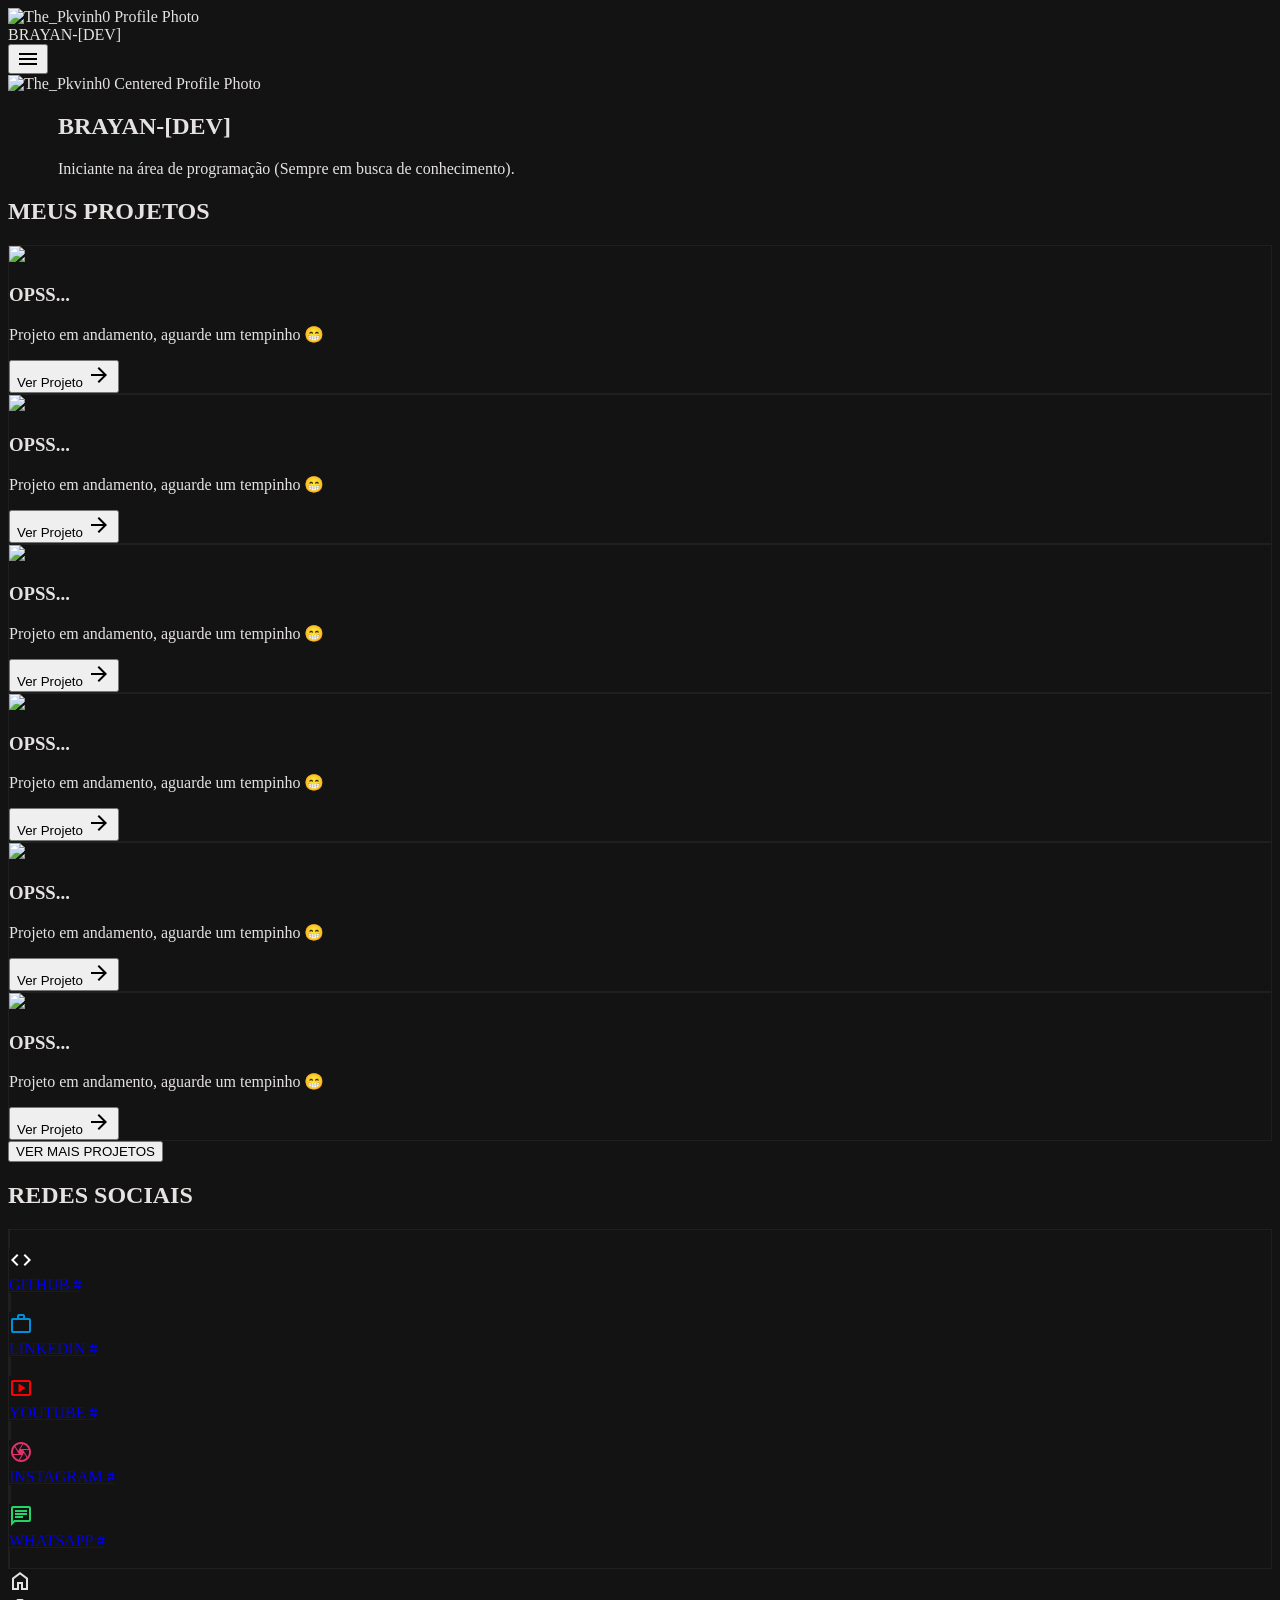
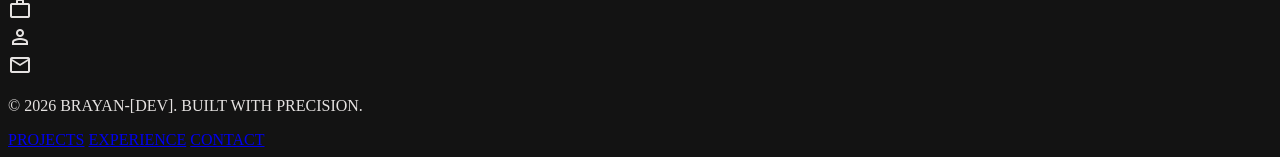
==== html/index.html @ fe19671c "Criação das pastas html, css e js" ====
<!doctype html>
<html class="dark" lang="pt-BR" style="">
  <head>
    <meta charset="utf-8" />
    <meta content="width=device-width, initial-scale=1.0" name="viewport" />
    <title>The_Pkvinh0 | Portfolio</title>
    <script src="https://cdn.tailwindcss.com?plugins=forms,container-queries"></script>
    <link
      href="https://fonts.googleapis.com/css2?family=Bebas+Neue&amp;family=Space+Grotesk:wght@400;700&amp;family=Geist:wght@400;700&amp;family=Material+Symbols+Outlined:wght,FILL@100..700,0..1&amp;display=swap"
      rel="stylesheet"
    />
    <link rel="stylesheet" href="../css/style.css" />
    <script id="tailwind-config">
      tailwind.config = {
        darkMode: "class",
        theme: {
          extend: {
            colors: {
              "tertiary-fixed-dim": "#00e1ab",
              "primary-fixed": "#ffdada",
              "on-primary-container": "#ffe8e8",
              "on-background": "#e5e2e1",
              "surface-tint": "#ffb3b8",
              "inverse-on-surface": "#313030",
              "on-tertiary-container": "#a5ffda",
              "surface-container": "#201f1f",
              "tertiary-fixed": "#36ffc4",
              "on-primary": "#680012",
              outline: "#9a8ca0",
              "surface-container-lowest": "#0e0e0e",
              "inverse-surface": "#e5e2e1",
              "outline-variant": "#4e4355",
              error: "#ffb4ab",
              "secondary-fixed": "#e5e2e1",
              "on-secondary": "#313030",
              "surface-container-high": "#2a2a2a",
              "surface-variant": "#353534",
              "surface-bright": "#3a3939",
              "on-tertiary-fixed": "#002116",
              "on-secondary-fixed-variant": "#474746",
              "on-error-container": "#ffdad6",
              "on-tertiary": "#003828",
              surface: "#131313",
              background: "#131313",
              "inverse-primary": "#ff003c",
              "surface-container-highest": "#353534",
              "on-surface-variant": "#d1c1d7",
              "on-secondary-container": "#b7b5b4",
              "secondary-container": "#474746",
              "surface-dim": "#131313",
              "primary-container": "#ff003c",
              "tertiary-container": "#007a5b",
              "on-tertiary-fixed-variant": "#00513c",
              "surface-container-low": "#1c1b1b",
              "error-container": "#93000a",
              "secondary-fixed-dim": "#c8c6c5",
              "on-error": "#690005",
              "on-secondary-fixed": "#1c1b1b",
              "primary-fixed-dim": "#ffb3b8",
              "on-primary-fixed": "#410008",
              tertiary: "#00e1ab",
              "on-surface": "#e5e2e1",
              secondary: "#c8c6c5",
              primary: "#ffb3b8",
              "on-primary-fixed-variant": "#92001e",
            },
            borderRadius: {
              DEFAULT: "0.25rem",
              lg: "0.5rem",
              xl: "0.75rem",
              full: "9999px",
            },
            spacing: {
              margin: "32px",
              "stack-sm": "8px",
              "stack-lg": "64px",
              "stack-md": "24px",
              gutter: "16px",
              "container-max": "1440px",
              unit: "4px",
              "section-gap": "120px",
              "margin-mobile": "16px",
              "margin-desktop": "40px",
            },
            fontFamily: {
              "body-md": ["Geist"],
              "body-lg": ["Geist"],
              "headline-lg-mobile": ["Bebas Neue"],
              cta: ["Bebas Neue"],
              "display-xl": ["Bebas Neue"],
              "label-bold": ["Space Grotesk"],
              "headline-md": ["Bebas Neue"],
              "headline-lg": ["Bebas Neue"],
            },
            fontSize: {
              "body-md": ["16px", { lineHeight: "24px", fontWeight: "400" }],
              "body-lg": ["18px", { lineHeight: "28px", fontWeight: "400" }],
              "headline-lg-mobile": [
                "48px",
                {
                  lineHeight: "44px",
                  letterSpacing: "0.05em",
                  fontWeight: "700",
                },
              ],
              cta: [
                "20px",
                {
                  lineHeight: "20px",
                  letterSpacing: "0.1em",
                  fontWeight: "400",
                },
              ],
              "display-xl": [
                "120px",
                {
                  lineHeight: "110px",
                  letterSpacing: "0.02em",
                  fontWeight: "700",
                },
              ],
              "label-bold": [
                "14px",
                {
                  lineHeight: "16px",
                  letterSpacing: "0.1em",
                  fontWeight: "700",
                },
              ],
              "headline-md": [
                "32px",
                {
                  lineHeight: "32px",
                  letterSpacing: "0.05em",
                  fontWeight: "700",
                },
              ],
              "headline-lg": [
                "64px",
                {
                  lineHeight: "60px",
                  letterSpacing: "0.05em",
                  fontWeight: "700",
                },
              ],
            },
          },
        },
      };
    </script>
  </head>
  <body class="font-body-md text-body-md overflow-x-hidden">
    <!-- TopAppBar -->
    <header
      class="flex justify-between items-center px-margin-mobile md:px-margin-desktop h-16 w-full fixed top-0 z-50 bg-surface border-b border-outline-variant"
    >
      <div class="flex items-center gap-3">
        <div
          class="w-8 h-8 rounded-full overflow-hidden border border-outline-variant"
        >
          <img
            alt="The_Pkvinh0 Profile Photo"
            class="w-full h-full object-cover"
            src="https://lh3.googleusercontent.com/aida-public/[base64]"
          />
        </div>
        <span
          class="font-headline-md text-headline-md industrial-text text-primary-container"
          >Brayan-[DEV]</span
        >
      </div>
      <button
        class="material-symbols-outlined text-primary-container p-2 active:scale-95 transition-transform duration-200"
        data-icon="menu"
      >
        menu
      </button>
    </header>
    <main class="pt-24 pb-32">
      <!-- Hero Section -->
      <section
        class="flex flex-col md:flex-row items-center justify-center gap-12 px-margin-mobile md:px-margin-desktop mb-section-gap animate-in fade-in duration-1000 max-w-container-max mx-auto"
      >
        <div
          class="relative flex-shrink-0 w-48 h-48 md:w-80 md:h-80 rounded-full overflow-hidden shadow-2xl"
        >
          <div
            class="absolute inset-0 border-2 border-primary-container animate-pulse opacity-20 rounded-full"
          ></div>
          <img
            alt="The_Pkvinh0 Centered Profile Photo"
            class="w-full h-full object-cover border-4 border-surface relative z-10 rounded-full"
            src="https://lh3.googleusercontent.com/aida-public/[base64]"
          />
        </div>
        <div
          class="flex flex-col items-center md:items-start text-center md:text-left max-w-2xl"
        >
          <h1
            class="font-display-xl text-headline-lg-mobile md:text-display-xl industrial-text mb-4 text-on-surface"
            style="margin-left: 50px"
          >
            Brayan-[DEV]
          </h1>
          <p
            class="text-on-surface-variant font-body-lg text-body-lg"
            style="margin-left: 50px"
          >
            Iniciante na área de programação (Sempre em busca de conhecimento).
          </p>
          <div class="mt-8 flex gap-4"></div>
        </div>
      </section>
      <!-- Projects Section -->
      <section
        class="max-w-container-max mx-auto px-margin-mobile mb-section-gap"
      >
        <h2
          class="font-headline-lg text-headline-lg industrial-text mb-12 flex items-center gap-4"
        >
          Meus Projetos
          <span class="h-1 flex-1 bg-primary-container"></span>
        </h2>
        <div class="grid grid-cols-1 gap-gutter md:grid-cols-3">
          <!-- Project 1 -->
          <div
            class="project-card group bg-surface-container border glass-border rounded-lg overflow-hidden transition-all duration-300 hover:scale-105 hover:border-primary-container duration-700 ease-out opacity-100 translate-y-0 cursor-pointer"
          >
            <div class="h-64 overflow-hidden">
              <img
                class="w-full h-full transition-transform duration-500 group-hover:scale-105 object-fill"
                src="https://lh3.googleusercontent.com/aida-public/[base64]"
              />
            </div>
            <div class="p-6">
              <h3
                class="font-headline-md text-headline-md industrial-text mb-2 text-primary-container"
              >
                OPSS...
              </h3>
              <p class="text-on-surface-variant font-body-md text-body-md mb-6">
                Projeto em andamento, aguarde um tempinho 😁
              </p>
              <button
                class="flex items-center gap-2 text-primary-container font-cta text-cta group-hover:gap-4 transition-all"
              >
                Ver Projeto
                <span class="material-symbols-outlined">arrow_forward</span>
              </button>
            </div>
          </div>
          <!-- Project 2 -->
          <div
            class="project-card group bg-surface-container border glass-border rounded-lg overflow-hidden transition-all duration-300 hover:scale-105 hover:border-primary-container duration-700 ease-out opacity-100 translate-y-0 cursor-pointer"
          >
            <div class="h-64 overflow-hidden">
              <img
                class="w-full h-full transition-transform duration-500 group-hover:scale-105 object-fill"
                src="https://lh3.googleusercontent.com/aida-public/[base64]"
              />
            </div>
            <div class="p-6">
              <h3
                class="font-headline-md text-headline-md industrial-text mb-2 text-primary-container"
              >
                OPSS...
              </h3>
              <p class="text-on-surface-variant font-body-md text-body-md mb-6">
                Projeto em andamento, aguarde um tempinho 😁
              </p>
              <button
                class="flex items-center gap-2 text-primary-container font-cta text-cta group-hover:gap-4 transition-all"
              >
                Ver Projeto
                <span class="material-symbols-outlined">arrow_forward</span>
              </button>
            </div>
          </div>
          <!-- Project 3 -->
          <div
            class="project-card group bg-surface-container border glass-border rounded-lg overflow-hidden transition-all duration-300 hover:scale-105 hover:border-primary-container duration-700 ease-out opacity-100 translate-y-0 cursor-pointer"
          >
            <div class="h-64 overflow-hidden">
              <img
                class="w-full h-full transition-transform duration-500 group-hover:scale-105 object-fill"
                src="https://lh3.googleusercontent.com/aida-public/[base64]"
              />
            </div>
            <div class="p-6">
              <h3
                class="font-headline-md text-headline-md industrial-text mb-2 text-primary-container"
              >
                OPSS...
              </h3>
              <p class="text-on-surface-variant font-body-md text-body-md mb-6">
                Projeto em andamento, aguarde um tempinho 😁
              </p>
              <button
                class="flex items-center gap-2 text-primary-container font-cta text-cta group-hover:gap-4 transition-all"
              >
                Ver Projeto
                <span class="material-symbols-outlined">arrow_forward</span>
              </button>
            </div>
          </div>
          <!-- Project 4 -->
          <div
            class="project-card group bg-surface-container border glass-border rounded-lg overflow-hidden transition-all duration-300 hover:scale-105 hover:border-primary-container duration-700 ease-out opacity-100 translate-y-0 cursor-pointer"
          >
            <div class="h-64 overflow-hidden">
              <img
                class="w-full h-full transition-transform duration-500 group-hover:scale-105 object-fill"
                src="https://lh3.googleusercontent.com/aida-public/[base64]"
              />
            </div>
            <div class="p-6">
              <h3
                class="font-headline-md text-headline-md industrial-text mb-2 text-primary-container"
              >
                OPSS...
              </h3>
              <p class="text-on-surface-variant font-body-md text-body-md mb-6">
                Projeto em andamento, aguarde um tempinho 😁
              </p>
              <button
                class="flex items-center gap-2 text-primary-container font-cta text-cta group-hover:gap-4 transition-all"
              >
                Ver Projeto
                <span class="material-symbols-outlined">arrow_forward</span>
              </button>
            </div>
          </div>
          <!-- Project 5 -->
          <div
            class="project-card group bg-surface-container border glass-border rounded-lg overflow-hidden transition-all duration-300 hover:scale-105 hover:border-primary-container duration-700 ease-out opacity-100 translate-y-0 cursor-pointer"
          >
            <div class="h-64 overflow-hidden">
              <img
                class="w-full h-full transition-transform duration-500 group-hover:scale-105 object-fill"
                src="https://lh3.googleusercontent.com/aida-public/[base64]"
              />
            </div>
            <div class="p-6">
              <h3
                class="font-headline-md text-headline-md industrial-text mb-2 text-primary-container"
              >
                OPSS...
              </h3>
              <p class="text-on-surface-variant font-body-md text-body-md mb-6">
                Projeto em andamento, aguarde um tempinho 😁
              </p>
              <button
                class="flex items-center gap-2 text-primary-container font-cta text-cta group-hover:gap-4 transition-all"
              >
                Ver Projeto
                <span class="material-symbols-outlined">arrow_forward</span>
              </button>
            </div>
          </div>
          <!-- Project 6 -->
          <div
            class="project-card group bg-surface-container border glass-border rounded-lg overflow-hidden transition-all duration-300 hover:scale-105 hover:border-primary-container duration-700 ease-out opacity-100 translate-y-0 cursor-pointer"
          >
            <div class="h-64 overflow-hidden">
              <img
                class="w-full h-full transition-transform duration-500 group-hover:scale-105 object-fill"
                src="https://lh3.googleusercontent.com/aida-public/[base64]"
              />
            </div>
            <div class="p-6">
              <h3
                class="font-headline-md text-headline-md industrial-text mb-2 text-primary-container"
              >
                OPSS...
              </h3>
              <p class="text-on-surface-variant font-body-md text-body-md mb-6">
                Projeto em andamento, aguarde um tempinho 😁
              </p>
              <button
                class="flex items-center gap-2 text-primary-container font-cta text-cta group-hover:gap-4 transition-all"
              >
                Ver Projeto
                <span class="material-symbols-outlined">arrow_forward</span>
              </button>
            </div>
          </div>
        </div>
        <div class="flex justify-center mt-12">
          <button
            class="px-8 py-4 bg-[#ff0000] text-white font-cta text-cta industrial-text hover:bg-white hover:text-[#ff0000] active:bg-white active:text-[#ff0000] transition-all duration-300 active:scale-95"
          >
            Ver mais projetos
          </button>
        </div>
      </section>
      <!-- Social Media Section (Full Width Rows) -->
      <section class="w-full">
        <div class="max-w-container-max mx-auto px-margin-mobile mb-8">
          <h2 class="font-headline-lg text-headline-lg industrial-text">
            Redes Sociais
          </h2>
        </div>
        <div class="flex flex-col border-t glass-border">
          <!-- GitHub -->
          <a
            class="social-row flex items-center justify-between px-margin-mobile md:px-margin-desktop bg-surface border-b glass-border hover:bg-surface-container group transition-all duration-300 ease-out opacity-100 translate-y-0 py-12 hover:scale-[1.02] github-hover-effect active:scale-[0.98]"
            href="#"
          >
            <div class="flex items-center gap-6">
              <span
                class="material-symbols-outlined text-3xl social-icon transition-colors duration-300"
                data-icon="code"
                style="color: rgb(255, 255, 255)"
                >code</span
              >
              <div class="flex flex-col md:flex-row md:items-center md:gap-4">
                <span
                  class="font-headline-md text-headline-md industrial-text tracking-tighter"
                  >GitHub</span
                >
                <span
                  class="font-label-bold text-label-sm industrial-text text-black opacity-0 group-hover:opacity-100 transition-opacity duration-300 delay-300"
                  >#</span
                >
              </div>
            </div>
            <div
              class="flex items-center gap-4 text-on-surface-variant group-hover:text-primary-container transition-all duration-300"
            ></div>
          </a>
          <!-- LinkedIn -->
          <a
            class="social-row flex items-center justify-between px-margin-mobile md:px-margin-desktop bg-surface border-b glass-border hover:bg-surface-container group transition-all duration-300 ease-out opacity-100 translate-y-0 py-12 hover:scale-[1.02] linkedin-hover-effect active:scale-[0.98]"
            href="#"
          >
            <div class="flex items-center gap-6">
              <span
                class="material-symbols-outlined text-3xl social-icon transition-colors duration-300"
                data-icon="work"
                style="color: rgb(0, 143, 219)"
                >work</span
              >
              <div class="flex flex-col md:flex-row md:items-center md:gap-4">
                <span
                  class="font-headline-md text-headline-md industrial-text tracking-tighter"
                  >LinkedIn</span
                >
                <span
                  class="font-label-bold text-label-sm industrial-text text-white opacity-0 group-hover:opacity-100 transition-opacity duration-300 delay-300"
                  >#</span
                >
              </div>
            </div>
            <div
              class="flex items-center gap-4 text-on-surface-variant group-hover:text-primary-container transition-all duration-300"
            ></div>
          </a>
          <!-- YouTube -->
          <a
            class="social-row flex items-center justify-between px-margin-mobile md:px-margin-desktop py-12 bg-surface border-b glass-border hover:bg-surface-container group transition-all duration-300 ease-out opacity-100 translate-y-0 youtube-hover-effect hover:scale-[1.02] active:scale-[0.98]"
            href="#"
          >
            <div class="flex items-center gap-6">
              <span
                class="material-symbols-outlined text-3xl social-icon transition-colors duration-300"
                data-icon="smart_display"
                style="color: rgb(255, 0, 0)"
                >smart_display</span
              >
              <div class="flex flex-col md:flex-row md:items-center md:gap-4">
                <span
                  class="font-headline-md text-headline-md industrial-text tracking-tighter"
                  >YouTube</span
                >
                <span
                  class="font-label-bold text-label-sm industrial-text text-white opacity-0 group-hover:opacity-100 transition-opacity duration-300 delay-300"
                  >#</span
                >
              </div>
            </div>
            <div
              class="flex items-center gap-4 text-on-surface-variant group-hover:text-primary-container transition-all duration-300"
            ></div>
          </a>
          <!-- Instagram -->
          <a
            class="social-row flex items-center justify-between px-margin-mobile md:px-margin-desktop bg-surface border-b glass-border hover:bg-surface-container group transition-all duration-300 ease-out opacity-100 translate-y-0 py-12 hover:scale-[1.02] instagram-hover-effect active:scale-[0.98]"
            href="#"
          >
            <div class="flex items-center gap-6">
              <span
                class="material-symbols-outlined text-3xl social-icon transition-colors duration-300"
                data-icon="camera"
                style="color: rgb(225, 48, 108)"
                >camera</span
              >
              <div class="flex flex-col md:flex-row md:items-center md:gap-4">
                <span
                  class="font-headline-md text-headline-md industrial-text tracking-tighter"
                  >Instagram</span
                >
                <span
                  class="font-label-bold text-label-sm industrial-text text-white opacity-0 group-hover:opacity-100 transition-opacity duration-300 delay-300"
                  >#</span
                >
              </div>
            </div>
            <div
              class="flex items-center gap-4 text-on-surface-variant group-hover:text-primary-container transition-all duration-300"
            ></div>
          </a>
          <a
            class="social-row flex items-center justify-between px-margin-mobile md:px-margin-desktop bg-surface border-b glass-border hover:bg-surface-container group transition-all duration-300 ease-out py-12 hover:scale-[1.02] whatsapp-hover-effect active:scale-[0.98] opacity-100 translate-y-0 relative"
            href="#"
          >
            <div class="flex items-center gap-6">
              <span
                class="material-symbols-outlined text-3xl social-icon transition-colors duration-300"
                data-icon="chat"
                style="color: rgb(37, 211, 102)"
                >chat</span
              >
              <div class="flex flex-col md:flex-row md:items-center md:gap-4">
                <span
                  class="font-headline-md text-headline-md industrial-text tracking-tighter"
                  >WhatsApp</span
                >
                <span
                  class="font-label-bold text-label-sm industrial-text text-white opacity-0 group-hover:opacity-100 transition-opacity duration-300 delay-300"
                  >#</span
                >
              </div>
            </div>
            <div
              class="flex items-center gap-4 text-on-surface-variant group-hover:text-primary-container transition-all duration-300"
            ></div>
          </a>
        </div>
      </section>
    </main>
    <!-- BottomNavBar (Mobile Only) -->
    <nav
      class="md:hidden fixed bottom-0 w-full z-50 flex justify-around items-center h-16 px-4 bg-surface border-t border-outline-variant rounded-t-xl"
    >
      <div
        class="flex flex-col items-center justify-center bg-primary-container text-on-primary-container rounded-full p-2 active:scale-90 transition-all duration-150"
      >
        <span class="material-symbols-outlined" data-icon="home">home</span>
      </div>
      <div
        class="flex flex-col items-center justify-center text-on-surface-variant p-2 hover:bg-secondary-container rounded-full active:scale-90 transition-all duration-150"
      >
        <span class="material-symbols-outlined" data-icon="work">work</span>
      </div>
      <div
        class="flex flex-col items-center justify-center text-on-surface-variant p-2 hover:bg-secondary-container rounded-full active:scale-90 transition-all duration-150"
      >
        <span class="material-symbols-outlined" data-icon="person">person</span>
      </div>
      <div
        class="flex flex-col items-center justify-center text-on-surface-variant p-2 hover:bg-secondary-container rounded-full active:scale-90 transition-all duration-150"
      >
        <span class="material-symbols-outlined" data-icon="mail">mail</span>
      </div>
    </nav>
    <!-- Footer -->
    <footer
      class="w-full py-stack-md px-margin-mobile md:px-margin-desktop flex flex-col md:flex-row justify-between items-center gap-unit bg-surface-container border-t border-outline-variant mb-16 md:mb-0"
    >
      <p
        class="font-label-bold text-label-bold industrial-text text-on-surface-variant"
      >
        © 2026 BRAYAN-[DEV]. BUILT WITH PRECISION.
      </p>
      <div class="flex gap-6">
        <a
          class="font-label-bold text-label-bold industrial-text text-on-surface-variant hover:text-primary-container transition-colors duration-300 underline"
          href="#"
          >PROJECTS</a
        >
        <a
          class="font-label-bold text-label-bold industrial-text text-on-surface-variant hover:text-primary-container transition-colors duration-300 underline"
          href="#"
          >EXPERIENCE</a
        >
        <a
          class="font-label-bold text-label-bold industrial-text text-on-surface-variant hover:text-primary-container transition-colors duration-300 underline"
          href="#"
          >CONTACT</a
        >
      </div>
    </footer>
    <script src="../js/script.js"></script>
  </body>
</html>
---- css/style.css ----
body {
  background-color: #131313;
  color: #e5e2e1;
  -webkit-font-smoothing: antialiased;
}

.material-symbols-outlined {
  font-variation-settings:
    "FILL" 0,
    "wght" 400,
    "GRAD" 0,
    "opsz" 24;
}

.social-row:hover .social-icon {
  color: inherit !important;
}

.social-row:hover span {
  color: inherit !important;
}

.project-card {
  transition: all 0s ease;
}

.project-card:hover {
  box-shadow: 0px 0px 20px rgba(255, 0, 60, 0.2);
  transition: all 0.3s ease;
  transform: scale(1.05);
  border-color: #ff003c;
}

.glass-border {
  border: 1px solid rgba(255, 255, 255, 0.05);
}

.industrial-text {
  text-transform: uppercase;
}

.social-row {
  transition: all 0s ease;
}

.social-row:hover {
  transition: all 0.0s ease;
  transform: scale(1.02);
}

.social-row:active {
  transform: scale(0.98);
}

.youtube-hover-effect {
  position: relative;
  overflow: hidden;
  z-index: 1;
  transition: background-color 0s;
}

.youtube-hover-effect:hover {
  transition: background-color 0.3s ease-in-out;
}

.youtube-hover-effect::before {
  content: "";
  position: absolute;
  top: 0;
  left: -100%;
  width: 100%;
  height: 100%;
  background-color: #ff3333;
  transition: left 0s;
  z-index: -1;
}

.youtube-hover-effect:hover::before {
  left: 0;
  transition: left 0.3s ease-in-out;
}

.youtube-hover-effect * {
  transition: color 0s;
}

.youtube-hover-effect:hover * {
  color: white !important;
  transition: color 0.3s ease-in-out;
}

.github-hover-effect {
  position: relative;
  overflow: hidden;
  z-index: 1;
  transition: background-color 0s;
}

.github-hover-effect:hover {
  transition: background-color 0.3s ease-in-out;
}

.github-hover-effect::before {
  content: "";
  position: absolute;
  top: 0;
  left: -100%;
  width: 100%;
  height: 100%;
  background-color: #ffffff;
  transition: left 0s;
  z-index: -1;
}

.github-hover-effect:hover::before {
  left: 0;
  transition: left 0.3s ease-in-out;
}

.github-hover-effect * {
  transition: color 0s;
}

.github-hover-effect:hover * {
  color: #000000 !important;
  transition: color 0.3s ease-in-out;
}

.linkedin-hover-effect {
  position: relative;
  overflow: hidden;
  z-index: 1;
  transition: background-color 0s;
}

.linkedin-hover-effect:hover {
  transition: background-color 0.3s ease-in-out;
}

.linkedin-hover-effect::before {
  content: "";
  position: absolute;
  top: 0;
  left: -100%;
  width: 100%;
  height: 100%;
  background-color: #008fdb;
  transition: left 0s;
  z-index: -1;
}

.linkedin-hover-effect:hover::before {
  left: 0;
  transition: left 0.3s ease-in-out;
}

.linkedin-hover-effect * {
  transition: color 0s;
}

.linkedin-hover-effect:hover * {
  color: white !important;
  transition: color 0.3s ease-in-out;
}

.instagram-hover-effect {
  position: relative;
  overflow: hidden;
  z-index: 1;
  transition: background-color 0s;
}

.instagram-hover-effect:hover {
  transition: background-color 0.3s ease-in-out;
}

.instagram-hover-effect::before {
  content: "";
  position: absolute;
  top: 0;
  left: -100%;
  width: 100%;
  height: 100%;
  background: linear-gradient(
    45deg,
    #f3a655 0%,
    #ea825e 25%,
    #e24d64 50%,
    #d54a81 75%,
    #c6419d 100%
  );
  transition: left 0s;
  z-index: -1;
}

.instagram-hover-effect:hover::before {
  left: 0;
  transition: left 0.3s ease-in-out;
}

.instagram-hover-effect * {
  transition: color 0s;
}

.instagram-hover-effect:hover * {
  color: white !important;
  transition: color 0.3s ease-in-out;
}

.whatsapp-hover-effect {
  position: relative;
  overflow: hidden;
  z-index: 1;
  transition: background-color 0s;
}

.whatsapp-hover-effect:hover {
  transition: background-color 0.3s ease-in-out;
}

.whatsapp-hover-effect::before {
  content: "";
  position: absolute;
  top: 0;
  left: -100%;
  width: 100%;
  height: 100%;
  background-color: #25d366;
  transition: left 0s;
  z-index: -1;
}

.whatsapp-hover-effect:hover::before {
  left: 0;
  transition: left 0.3s ease-in-out;
}

.whatsapp-hover-effect * {
  transition: color 0s;
}

.whatsapp-hover-effect:hover * {
  color: white !important;
  transition: color 0.3s ease-in-out;
}
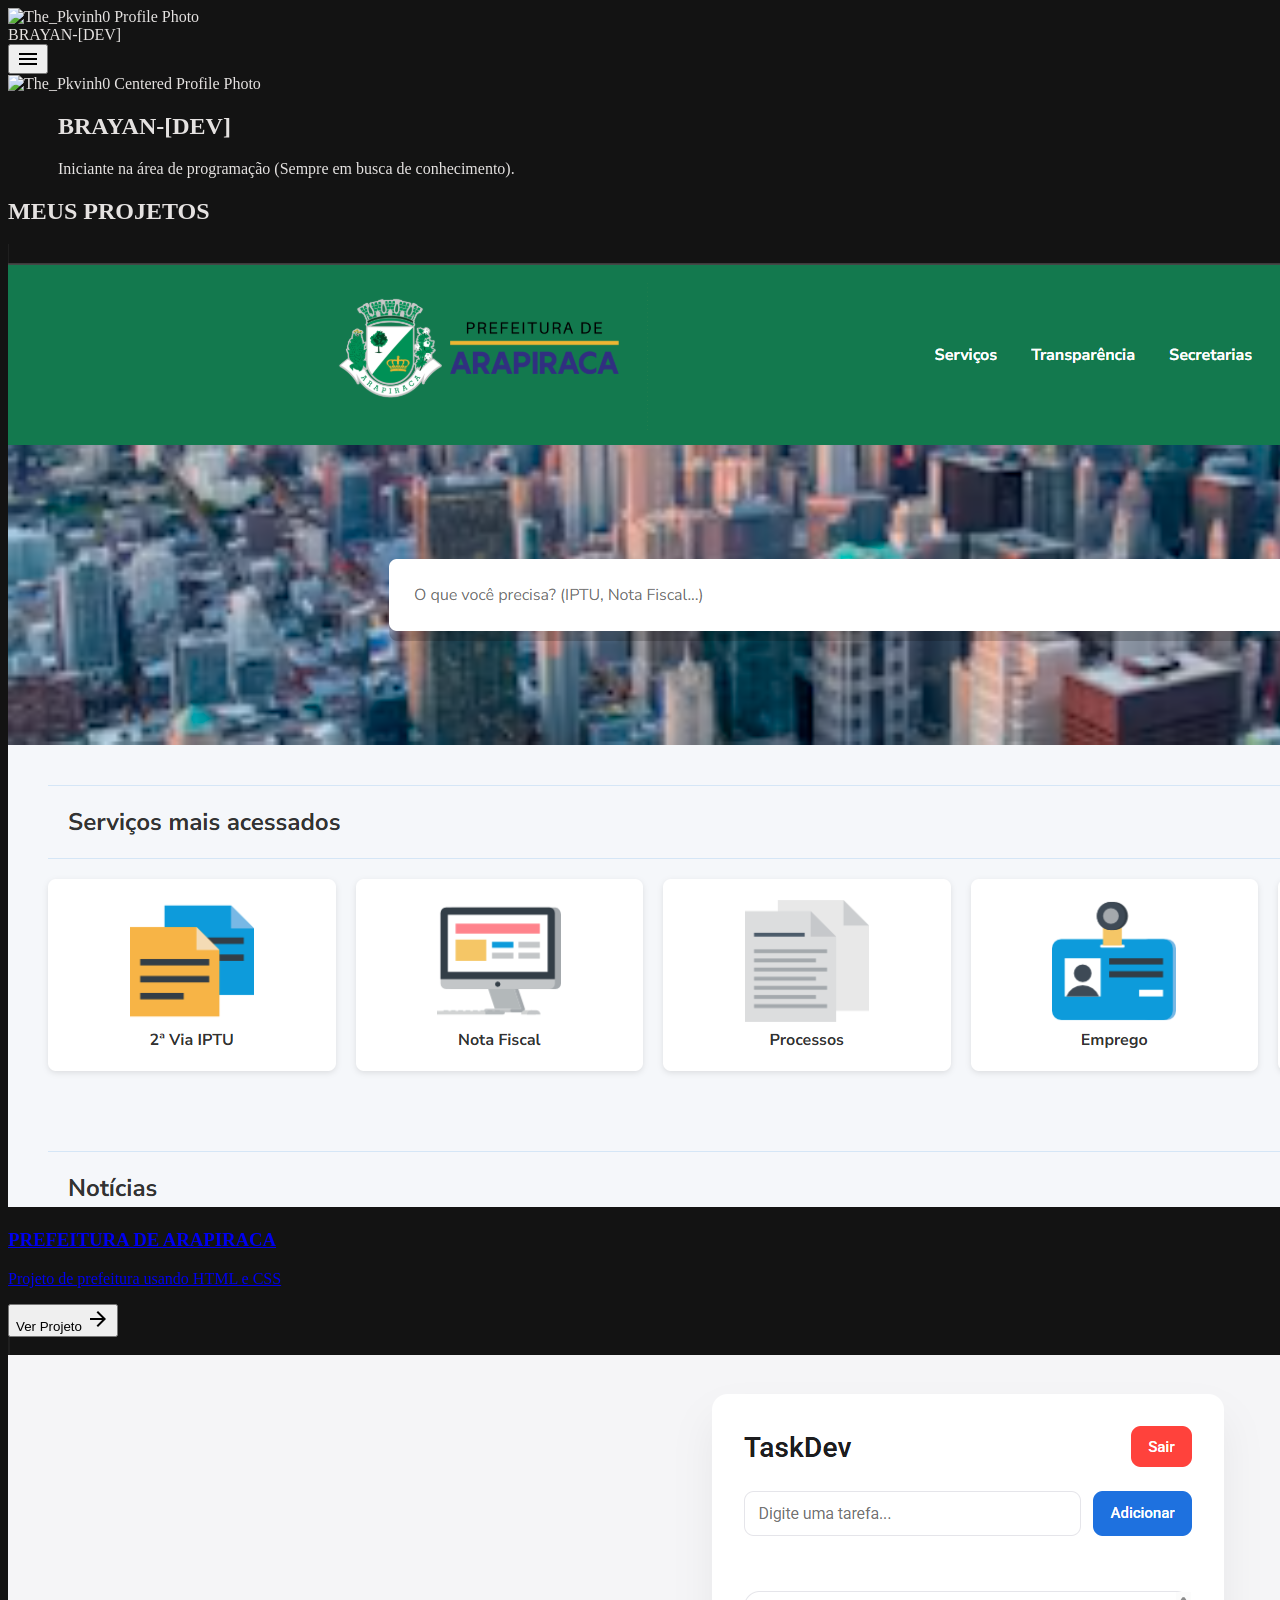
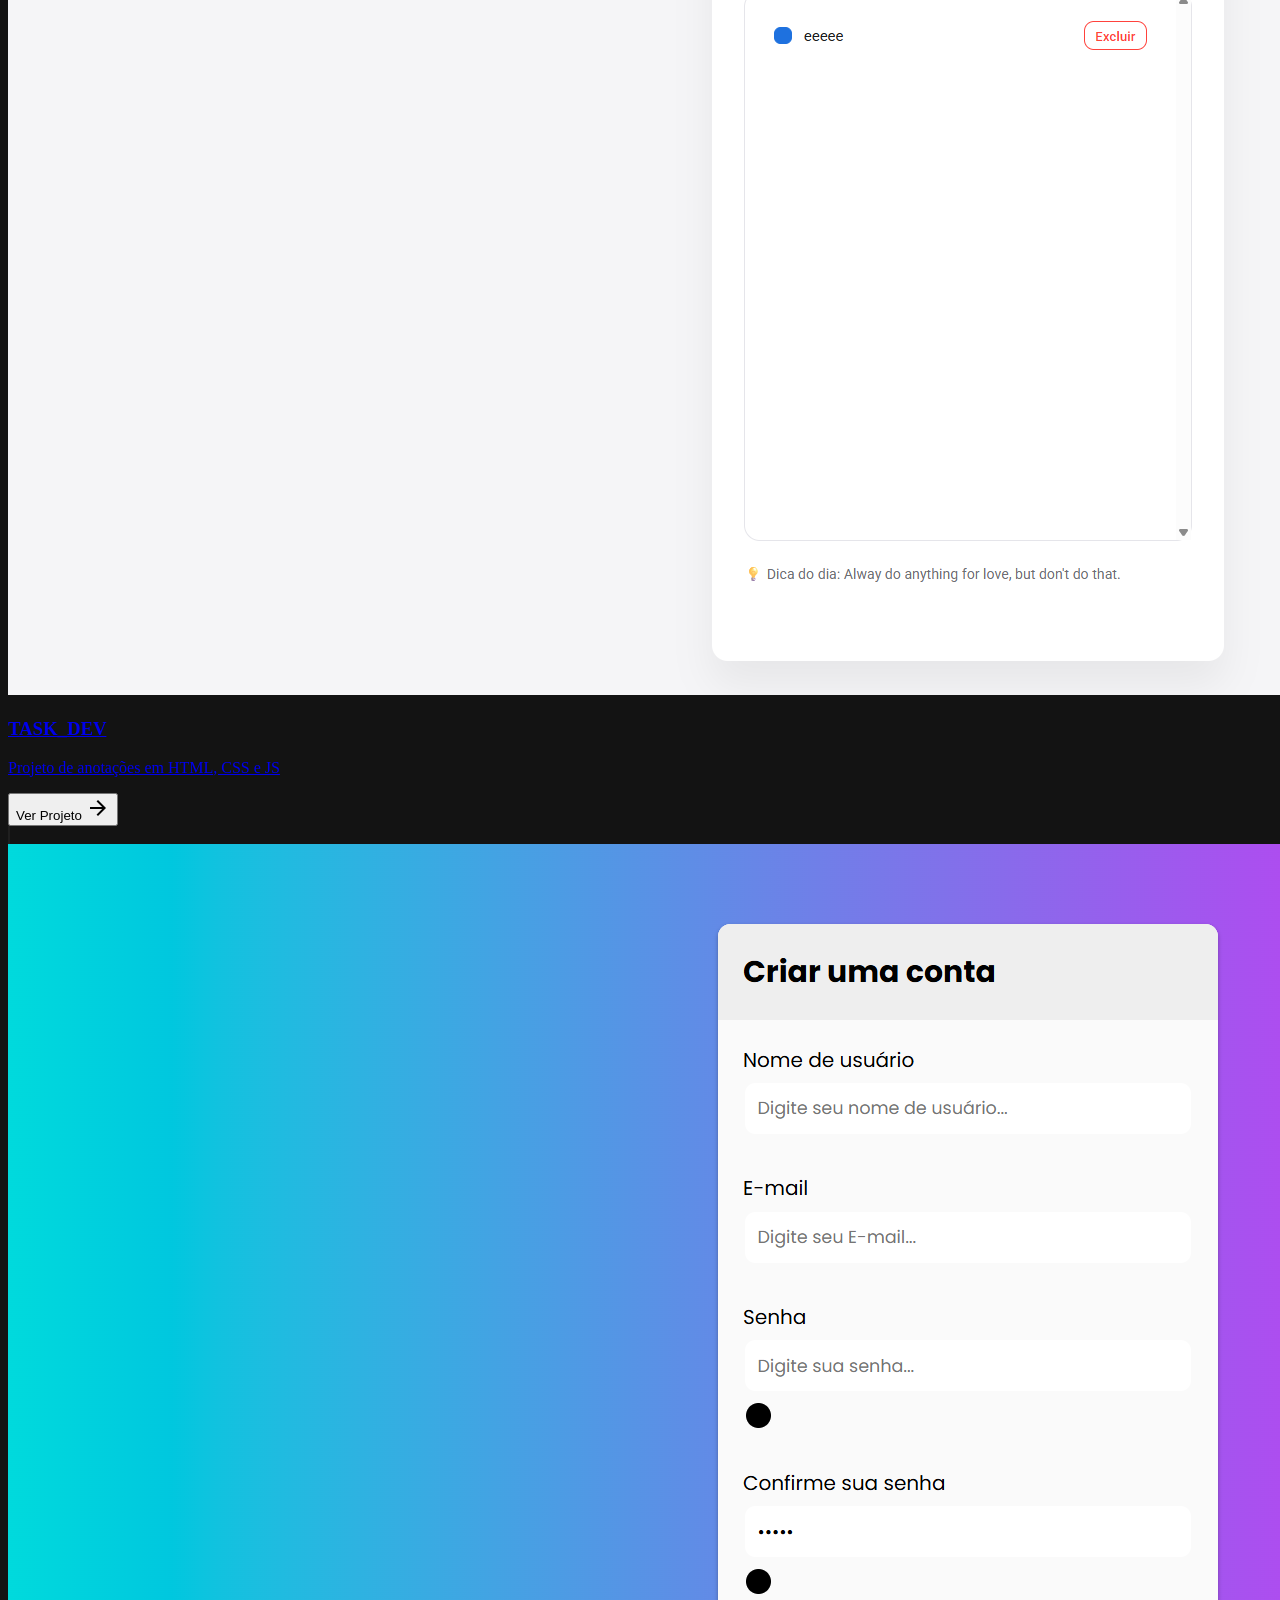
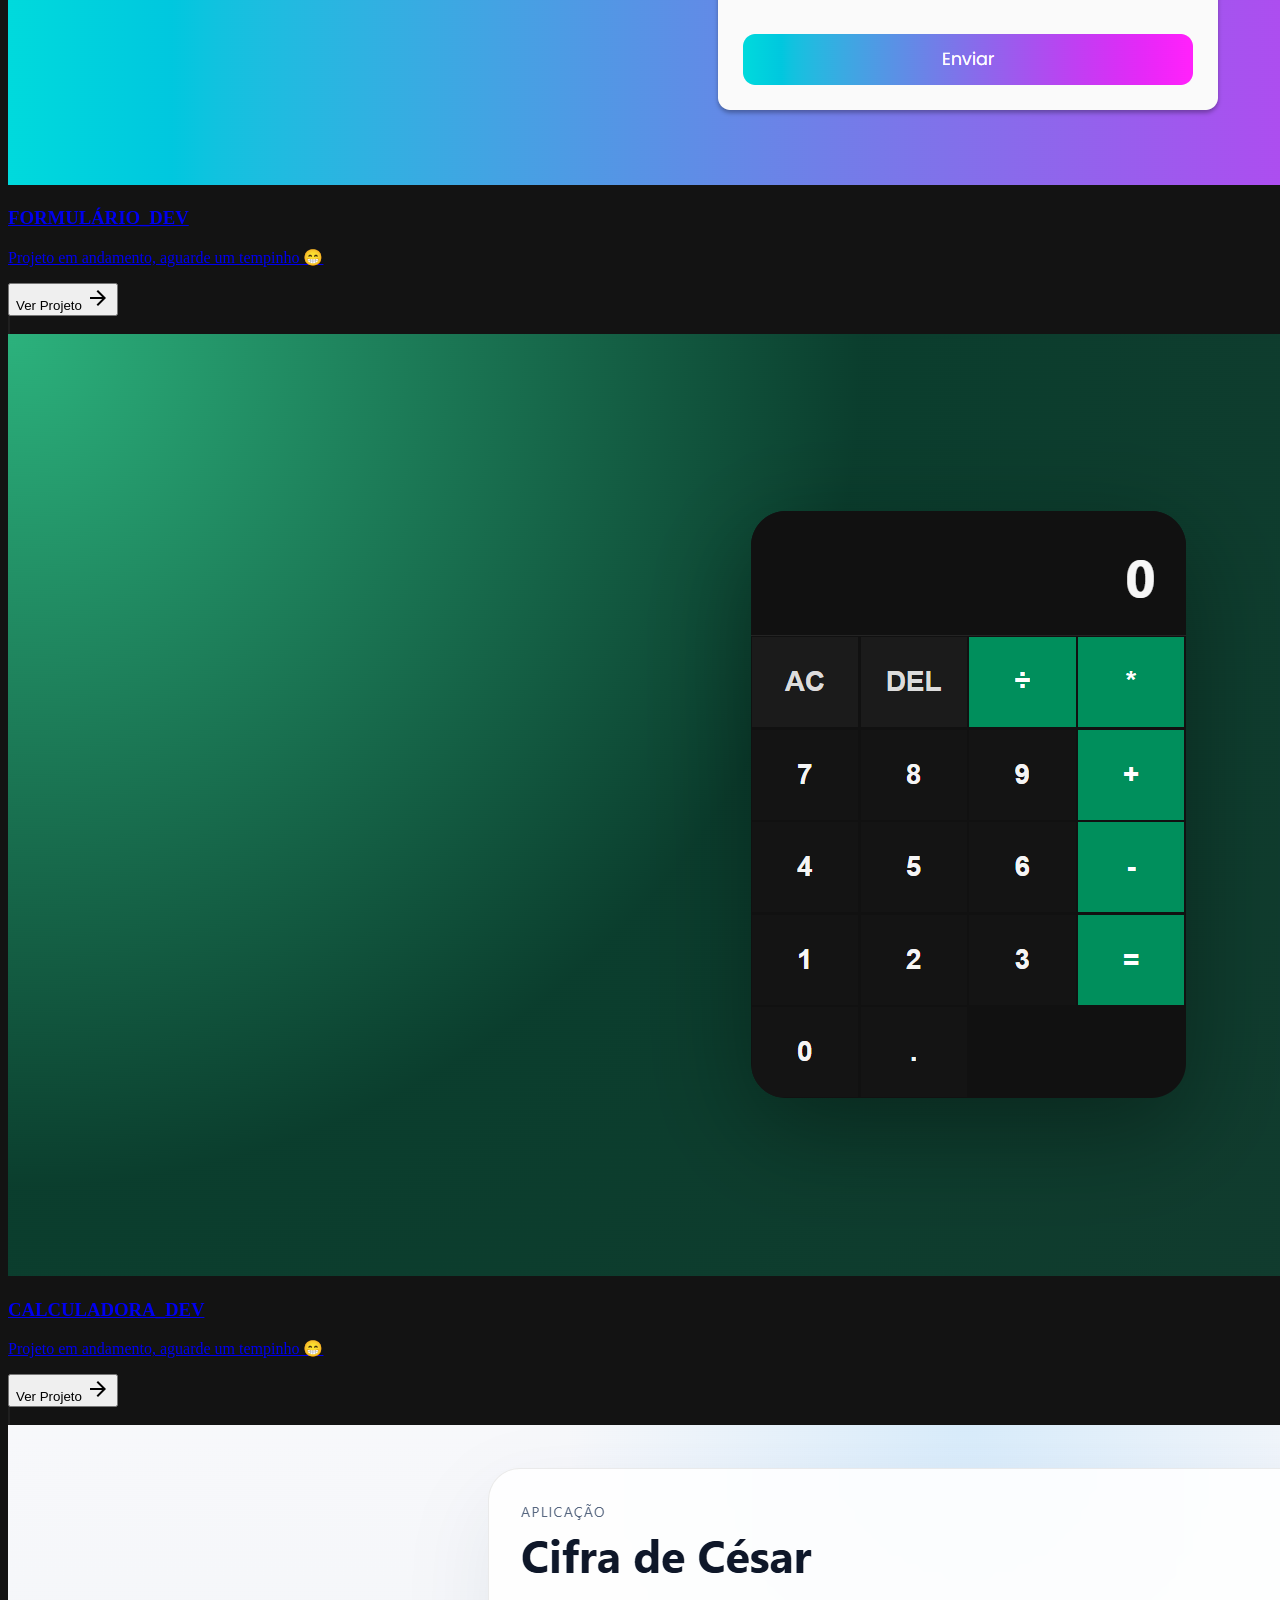
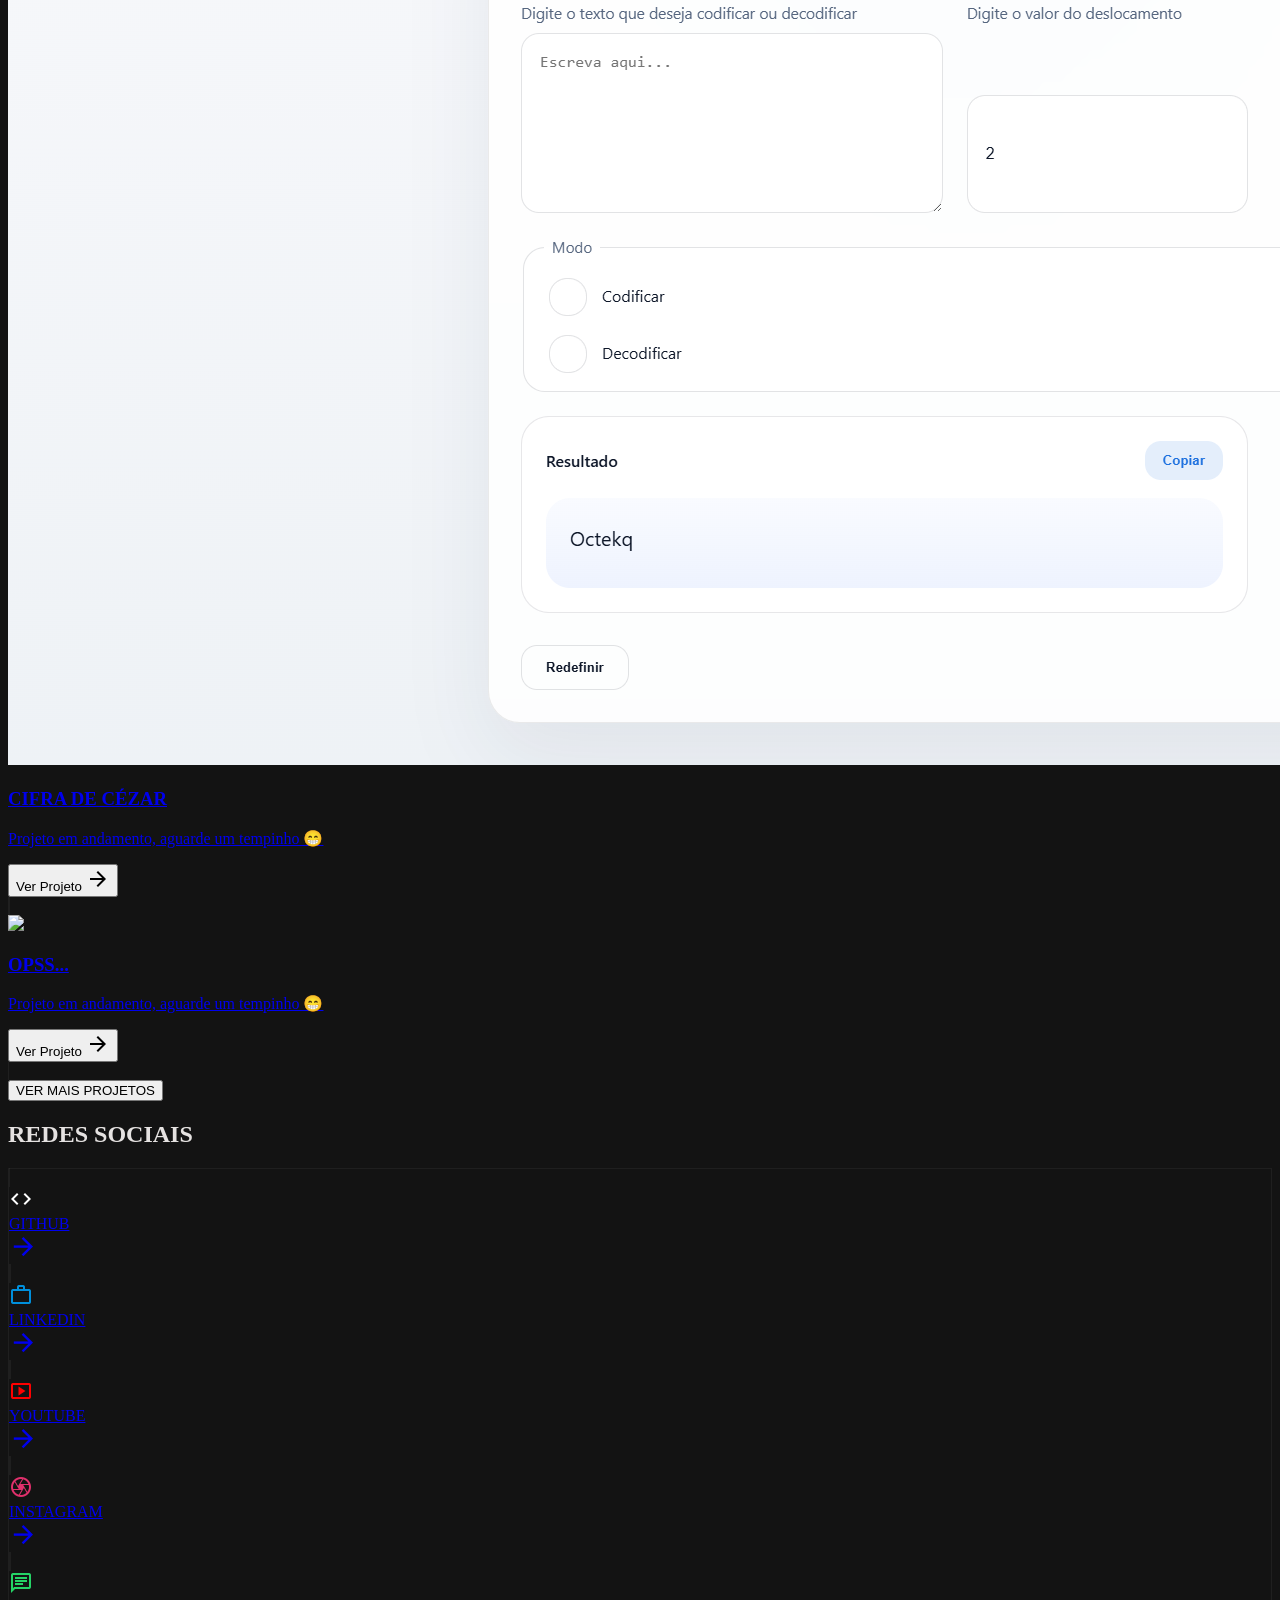
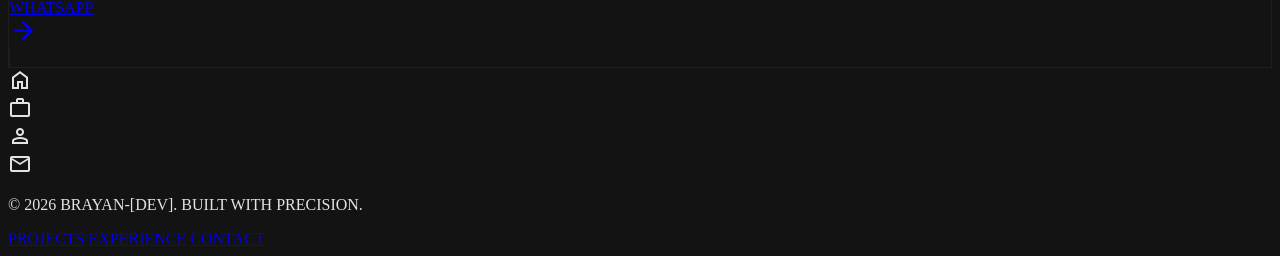
==== commit e32da44d: "commit de imagens" ====
--- a/html/index.html
+++ b/html/index.html
@@ -223,7 +223,148 @@
         </h2>
         <div class="grid grid-cols-1 gap-gutter md:grid-cols-3">
           <!-- Project 1 -->
-          <div
+          <a
+            href="https://devsenacbrayanlevy-creator.github.io/SitePrefeituraArapiraca/"
+            class="project-card group bg-surface-container border glass-border rounded-lg overflow-hidden transition-all duration-300 hover:scale-105 hover:border-primary-container duration-700 ease-out opacity-100 translate-y-0 cursor-pointer"
+          >
+            <div class="h-64 overflow-hidden">
+              <img
+                class="w-full h-full transition-transform duration-500 group-hover:scale-105 object-fill"
+                src="/img/Captura de tela 2026-06-08 083023.png"
+              />
+            </div>
+            <div class="p-6">
+              <h3
+                class="font-headline-md text-headline-md industrial-text mb-2 text-primary-container"
+              >
+                Prefeitura De Arapiraca
+              </h3>
+              <p class="text-on-surface-variant font-body-md text-body-md mb-6">
+                Projeto de prefeitura usando HTML e CSS
+              </p>
+              <button
+                class="flex items-center gap-2 text-primary-container font-cta text-cta group-hover:gap-4 transition-all"
+              >
+                Ver Projeto
+                <span class="material-symbols-outlined">arrow_forward</span>
+              </button>
+            </div>
+          </a>
+          <!-- Project 2 -->
+          <a
+            href="https://devsenacbrayanlevy-creator.github.io/TaskDev/"
+            class="project-card group bg-surface-container border glass-border rounded-lg overflow-hidden transition-all duration-300 hover:scale-105 hover:border-primary-container duration-700 ease-out opacity-100 translate-y-0 cursor-pointer"
+          >
+            <div class="h-64 overflow-hidden">
+              <img
+                class="w-full h-full transition-transform duration-500 group-hover:scale-105 object-fill"
+                src="/img/Captura de tela 2026-06-08 084115.png"
+              />
+            </div>
+            <div class="p-6">
+              <h3
+                class="font-headline-md text-headline-md industrial-text mb-2 text-primary-container"
+              >
+                Task_Dev
+              </h3>
+              <p class="text-on-surface-variant font-body-md text-body-md mb-6">
+                Projeto de anotações em HTML, CSS e JS
+              </p>
+              <button
+                class="flex items-center gap-2 text-primary-container font-cta text-cta group-hover:gap-4 transition-all"
+              >
+                Ver Projeto
+                <span class="material-symbols-outlined">arrow_forward</span>
+              </button>
+            </div>
+          </a>
+          <!-- Project 3 -->
+          <a
+            href="https://devsenacbrayanlevy-creator.github.io/FormularioDev/"
+            class="project-card group bg-surface-container border glass-border rounded-lg overflow-hidden transition-all duration-300 hover:scale-105 hover:border-primary-container duration-700 ease-out opacity-100 translate-y-0 cursor-pointer"
+          >
+            <div class="h-64 overflow-hidden">
+              <img
+                class="w-full h-full transition-transform duration-500 group-hover:scale-105 object-fill"
+                src="/img/Captura de tela 2026-06-08 091718.png"
+              />
+            </div>
+            <div class="p-6">
+              <h3
+                class="font-headline-md text-headline-md industrial-text mb-2 text-primary-container"
+              >
+                Formulário_Dev
+              </h3>
+              <p class="text-on-surface-variant font-body-md text-body-md mb-6">
+                Projeto em andamento, aguarde um tempinho 😁
+              </p>
+              <button
+                class="flex items-center gap-2 text-primary-container font-cta text-cta group-hover:gap-4 transition-all"
+              >
+                Ver Projeto
+                <span class="material-symbols-outlined">arrow_forward</span>
+              </button>
+            </div>
+          </a>
+          <!-- Project 4 -->
+          <a
+            href="https://devsenacbrayanlevy-creator.github.io/CalculadorDev/"
+            class="project-card group bg-surface-container border glass-border rounded-lg overflow-hidden transition-all duration-300 hover:scale-105 hover:border-primary-container duration-700 ease-out opacity-100 translate-y-0 cursor-pointer"
+          >
+            <div class="h-64 overflow-hidden">
+              <img
+                class="w-full h-full transition-transform duration-500 group-hover:scale-105 object-fill"
+                src="/img/Captura de tela 2026-06-08 092222.png"
+              />
+            </div>
+            <div class="p-6">
+              <h3
+                class="font-headline-md text-headline-md industrial-text mb-2 text-primary-container"
+              >
+                Calculadora_Dev
+              </h3>
+              <p class="text-on-surface-variant font-body-md text-body-md mb-6">
+                Projeto em andamento, aguarde um tempinho 😁
+              </p>
+              <button
+                class="flex items-center gap-2 text-primary-container font-cta text-cta group-hover:gap-4 transition-all"
+              >
+                Ver Projeto
+                <span class="material-symbols-outlined">arrow_forward</span>
+              </button>
+            </div>
+          </a>
+          <!-- Project 5 -->
+          <a
+            href="https://devsenacbrayanlevy-creator.github.io/CifraDeC-zar/"
+            class="project-card group bg-surface-container border glass-border rounded-lg overflow-hidden transition-all duration-300 hover:scale-105 hover:border-primary-container duration-700 ease-out opacity-100 translate-y-0 cursor-pointer"
+          >
+            <div class="h-64 overflow-hidden">
+              <img
+                class="w-full h-full transition-transform duration-500 group-hover:scale-105 object-fill"
+                src="/img/Captura de tela 2026-06-08 094018.png"
+              />
+            </div>
+            <div class="p-6">
+              <h3
+                class="font-headline-md text-headline-md industrial-text mb-2 text-primary-container"
+              >
+                Cifra de Cézar
+              </h3>
+              <p class="text-on-surface-variant font-body-md text-body-md mb-6">
+                Projeto em andamento, aguarde um tempinho 😁
+              </p>
+              <button
+                class="flex items-center gap-2 text-primary-container font-cta text-cta group-hover:gap-4 transition-all"
+              >
+                Ver Projeto
+                <span class="material-symbols-outlined">arrow_forward</span>
+              </button>
+            </div>
+          </a>
+          <!-- Project 6 -->
+          <a
+            href="#"
             class="project-card group bg-surface-container border glass-border rounded-lg overflow-hidden transition-all duration-300 hover:scale-105 hover:border-primary-container duration-700 ease-out opacity-100 translate-y-0 cursor-pointer"
           >
             <div class="h-64 overflow-hidden">
@@ -248,142 +389,7 @@
                 <span class="material-symbols-outlined">arrow_forward</span>
               </button>
             </div>
-          </div>
-          <!-- Project 2 -->
-          <div
-            class="project-card group bg-surface-container border glass-border rounded-lg overflow-hidden transition-all duration-300 hover:scale-105 hover:border-primary-container duration-700 ease-out opacity-100 translate-y-0 cursor-pointer"
-          >
-            <div class="h-64 overflow-hidden">
-              <img
-                class="w-full h-full transition-transform duration-500 group-hover:scale-105 object-fill"
-                src="https://lh3.googleusercontent.com/aida-public/[base64]"
-              />
-            </div>
-            <div class="p-6">
-              <h3
-                class="font-headline-md text-headline-md industrial-text mb-2 text-primary-container"
-              >
-                OPSS...
-              </h3>
-              <p class="text-on-surface-variant font-body-md text-body-md mb-6">
-                Projeto em andamento, aguarde um tempinho 😁
-              </p>
-              <button
-                class="flex items-center gap-2 text-primary-container font-cta text-cta group-hover:gap-4 transition-all"
-              >
-                Ver Projeto
-                <span class="material-symbols-outlined">arrow_forward</span>
-              </button>
-            </div>
-          </div>
-          <!-- Project 3 -->
-          <div
-            class="project-card group bg-surface-container border glass-border rounded-lg overflow-hidden transition-all duration-300 hover:scale-105 hover:border-primary-container duration-700 ease-out opacity-100 translate-y-0 cursor-pointer"
-          >
-            <div class="h-64 overflow-hidden">
-              <img
-                class="w-full h-full transition-transform duration-500 group-hover:scale-105 object-fill"
-                src="https://lh3.googleusercontent.com/aida-public/[base64]"
-              />
-            </div>
-            <div class="p-6">
-              <h3
-                class="font-headline-md text-headline-md industrial-text mb-2 text-primary-container"
-              >
-                OPSS...
-              </h3>
-              <p class="text-on-surface-variant font-body-md text-body-md mb-6">
-                Projeto em andamento, aguarde um tempinho 😁
-              </p>
-              <button
-                class="flex items-center gap-2 text-primary-container font-cta text-cta group-hover:gap-4 transition-all"
-              >
-                Ver Projeto
-                <span class="material-symbols-outlined">arrow_forward</span>
-              </button>
-            </div>
-          </div>
-          <!-- Project 4 -->
-          <div
-            class="project-card group bg-surface-container border glass-border rounded-lg overflow-hidden transition-all duration-300 hover:scale-105 hover:border-primary-container duration-700 ease-out opacity-100 translate-y-0 cursor-pointer"
-          >
-            <div class="h-64 overflow-hidden">
-              <img
-                class="w-full h-full transition-transform duration-500 group-hover:scale-105 object-fill"
-                src="https://lh3.googleusercontent.com/aida-public/[base64]"
-              />
-            </div>
-            <div class="p-6">
-              <h3
-                class="font-headline-md text-headline-md industrial-text mb-2 text-primary-container"
-              >
-                OPSS...
-              </h3>
-              <p class="text-on-surface-variant font-body-md text-body-md mb-6">
-                Projeto em andamento, aguarde um tempinho 😁
-              </p>
-              <button
-                class="flex items-center gap-2 text-primary-container font-cta text-cta group-hover:gap-4 transition-all"
-              >
-                Ver Projeto
-                <span class="material-symbols-outlined">arrow_forward</span>
-              </button>
-            </div>
-          </div>
-          <!-- Project 5 -->
-          <div
-            class="project-card group bg-surface-container border glass-border rounded-lg overflow-hidden transition-all duration-300 hover:scale-105 hover:border-primary-container duration-700 ease-out opacity-100 translate-y-0 cursor-pointer"
-          >
-            <div class="h-64 overflow-hidden">
-              <img
-                class="w-full h-full transition-transform duration-500 group-hover:scale-105 object-fill"
-                src="https://lh3.googleusercontent.com/aida-public/[base64]"
-              />
-            </div>
-            <div class="p-6">
-              <h3
-                class="font-headline-md text-headline-md industrial-text mb-2 text-primary-container"
-              >
-                OPSS...
-              </h3>
-              <p class="text-on-surface-variant font-body-md text-body-md mb-6">
-                Projeto em andamento, aguarde um tempinho 😁
-              </p>
-              <button
-                class="flex items-center gap-2 text-primary-container font-cta text-cta group-hover:gap-4 transition-all"
-              >
-                Ver Projeto
-                <span class="material-symbols-outlined">arrow_forward</span>
-              </button>
-            </div>
-          </div>
-          <!-- Project 6 -->
-          <div
-            class="project-card group bg-surface-container border glass-border rounded-lg overflow-hidden transition-all duration-300 hover:scale-105 hover:border-primary-container duration-700 ease-out opacity-100 translate-y-0 cursor-pointer"
-          >
-            <div class="h-64 overflow-hidden">
-              <img
-                class="w-full h-full transition-transform duration-500 group-hover:scale-105 object-fill"
-                src="https://lh3.googleusercontent.com/aida-public/[base64]"
-              />
-            </div>
-            <div class="p-6">
-              <h3
-                class="font-headline-md text-headline-md industrial-text mb-2 text-primary-container"
-              >
-                OPSS...
-              </h3>
-              <p class="text-on-surface-variant font-body-md text-body-md mb-6">
-                Projeto em andamento, aguarde um tempinho 😁
-              </p>
-              <button
-                class="flex items-center gap-2 text-primary-container font-cta text-cta group-hover:gap-4 transition-all"
-              >
-                Ver Projeto
-                <span class="material-symbols-outlined">arrow_forward</span>
-              </button>
-            </div>
-          </div>
+          </a>
         </div>
         <div class="flex justify-center mt-12">
           <button
@@ -404,7 +410,7 @@
           <!-- GitHub -->
           <a
             class="social-row flex items-center justify-between px-margin-mobile md:px-margin-desktop bg-surface border-b glass-border hover:bg-surface-container group transition-all duration-300 ease-out opacity-100 translate-y-0 py-12 hover:scale-[1.02] github-hover-effect active:scale-[0.98]"
-            href="#"
+            href="https://github.com/devsenacbrayanlevy-creator"
           >
             <div class="flex items-center gap-6">
               <span
@@ -418,15 +424,15 @@
                   class="font-headline-md text-headline-md industrial-text tracking-tighter"
                   >GitHub</span
                 >
-                <span
-                  class="font-label-bold text-label-sm industrial-text text-black opacity-0 group-hover:opacity-100 transition-opacity duration-300 delay-300"
-                  >#</span
-                >
               </div>
             </div>
             <div
               class="flex items-center gap-4 text-on-surface-variant group-hover:text-primary-container transition-all duration-300"
-            ></div>
+            >
+              <span class="material-symbols-outlined social-row-arrow"
+                >arrow_forward</span
+              >
+            </div>
           </a>
           <!-- LinkedIn -->
           <a
@@ -445,20 +451,20 @@
                   class="font-headline-md text-headline-md industrial-text tracking-tighter"
                   >LinkedIn</span
                 >
-                <span
-                  class="font-label-bold text-label-sm industrial-text text-white opacity-0 group-hover:opacity-100 transition-opacity duration-300 delay-300"
-                  >#</span
-                >
               </div>
             </div>
             <div
               class="flex items-center gap-4 text-on-surface-variant group-hover:text-primary-container transition-all duration-300"
-            ></div>
+            >
+              <span class="material-symbols-outlined social-row-arrow"
+                >arrow_forward</span
+              >
+            </div>
           </a>
           <!-- YouTube -->
           <a
             class="social-row flex items-center justify-between px-margin-mobile md:px-margin-desktop py-12 bg-surface border-b glass-border hover:bg-surface-container group transition-all duration-300 ease-out opacity-100 translate-y-0 youtube-hover-effect hover:scale-[1.02] active:scale-[0.98]"
-            href="#"
+            href="https://www.youtube.com/@PKVINHO"
           >
             <div class="flex items-center gap-6">
               <span
@@ -472,15 +478,15 @@
                   class="font-headline-md text-headline-md industrial-text tracking-tighter"
                   >YouTube</span
                 >
-                <span
-                  class="font-label-bold text-label-sm industrial-text text-white opacity-0 group-hover:opacity-100 transition-opacity duration-300 delay-300"
-                  >#</span
-                >
               </div>
             </div>
             <div
               class="flex items-center gap-4 text-on-surface-variant group-hover:text-primary-container transition-all duration-300"
-            ></div>
+            >
+              <span class="material-symbols-outlined social-row-arrow"
+                >arrow_forward</span
+              >
+            </div>
           </a>
           <!-- Instagram -->
           <a
@@ -499,15 +505,15 @@
                   class="font-headline-md text-headline-md industrial-text tracking-tighter"
                   >Instagram</span
                 >
-                <span
-                  class="font-label-bold text-label-sm industrial-text text-white opacity-0 group-hover:opacity-100 transition-opacity duration-300 delay-300"
-                  >#</span
-                >
               </div>
             </div>
             <div
               class="flex items-center gap-4 text-on-surface-variant group-hover:text-primary-container transition-all duration-300"
-            ></div>
+            >
+              <span class="material-symbols-outlined social-row-arrow"
+                >arrow_forward</span
+              >
+            </div>
           </a>
           <a
             class="social-row flex items-center justify-between px-margin-mobile md:px-margin-desktop bg-surface border-b glass-border hover:bg-surface-container group transition-all duration-300 ease-out py-12 hover:scale-[1.02] whatsapp-hover-effect active:scale-[0.98] opacity-100 translate-y-0 relative"
@@ -525,15 +531,15 @@
                   class="font-headline-md text-headline-md industrial-text tracking-tighter"
                   >WhatsApp</span
                 >
-                <span
-                  class="font-label-bold text-label-sm industrial-text text-white opacity-0 group-hover:opacity-100 transition-opacity duration-300 delay-300"
-                  >#</span
-                >
               </div>
             </div>
             <div
               class="flex items-center gap-4 text-on-surface-variant group-hover:text-primary-container transition-all duration-300"
-            ></div>
+            >
+              <span class="material-symbols-outlined social-row-arrow"
+                >arrow_forward</span
+              >
+            </div>
           </a>
         </div>
       </section>
--- a/css/style.css
+++ b/css/style.css
@@ -44,12 +44,23 @@
 }
 
 .social-row:hover {
-  transition: all 0.0s ease;
+  transition: all 0s ease;
   transform: scale(1.02);
 }
 
 .social-row:active {
   transform: scale(0.98);
+}
+
+.social-row-arrow {
+  font-size: var(--social-arrow-size, 1.8rem);
+  display: inline-flex;
+  align-items: center;
+  justify-content: center;
+}
+
+.social-row .social-row-arrow {
+  margin-left: auto;
 }
 
 .youtube-hover-effect {
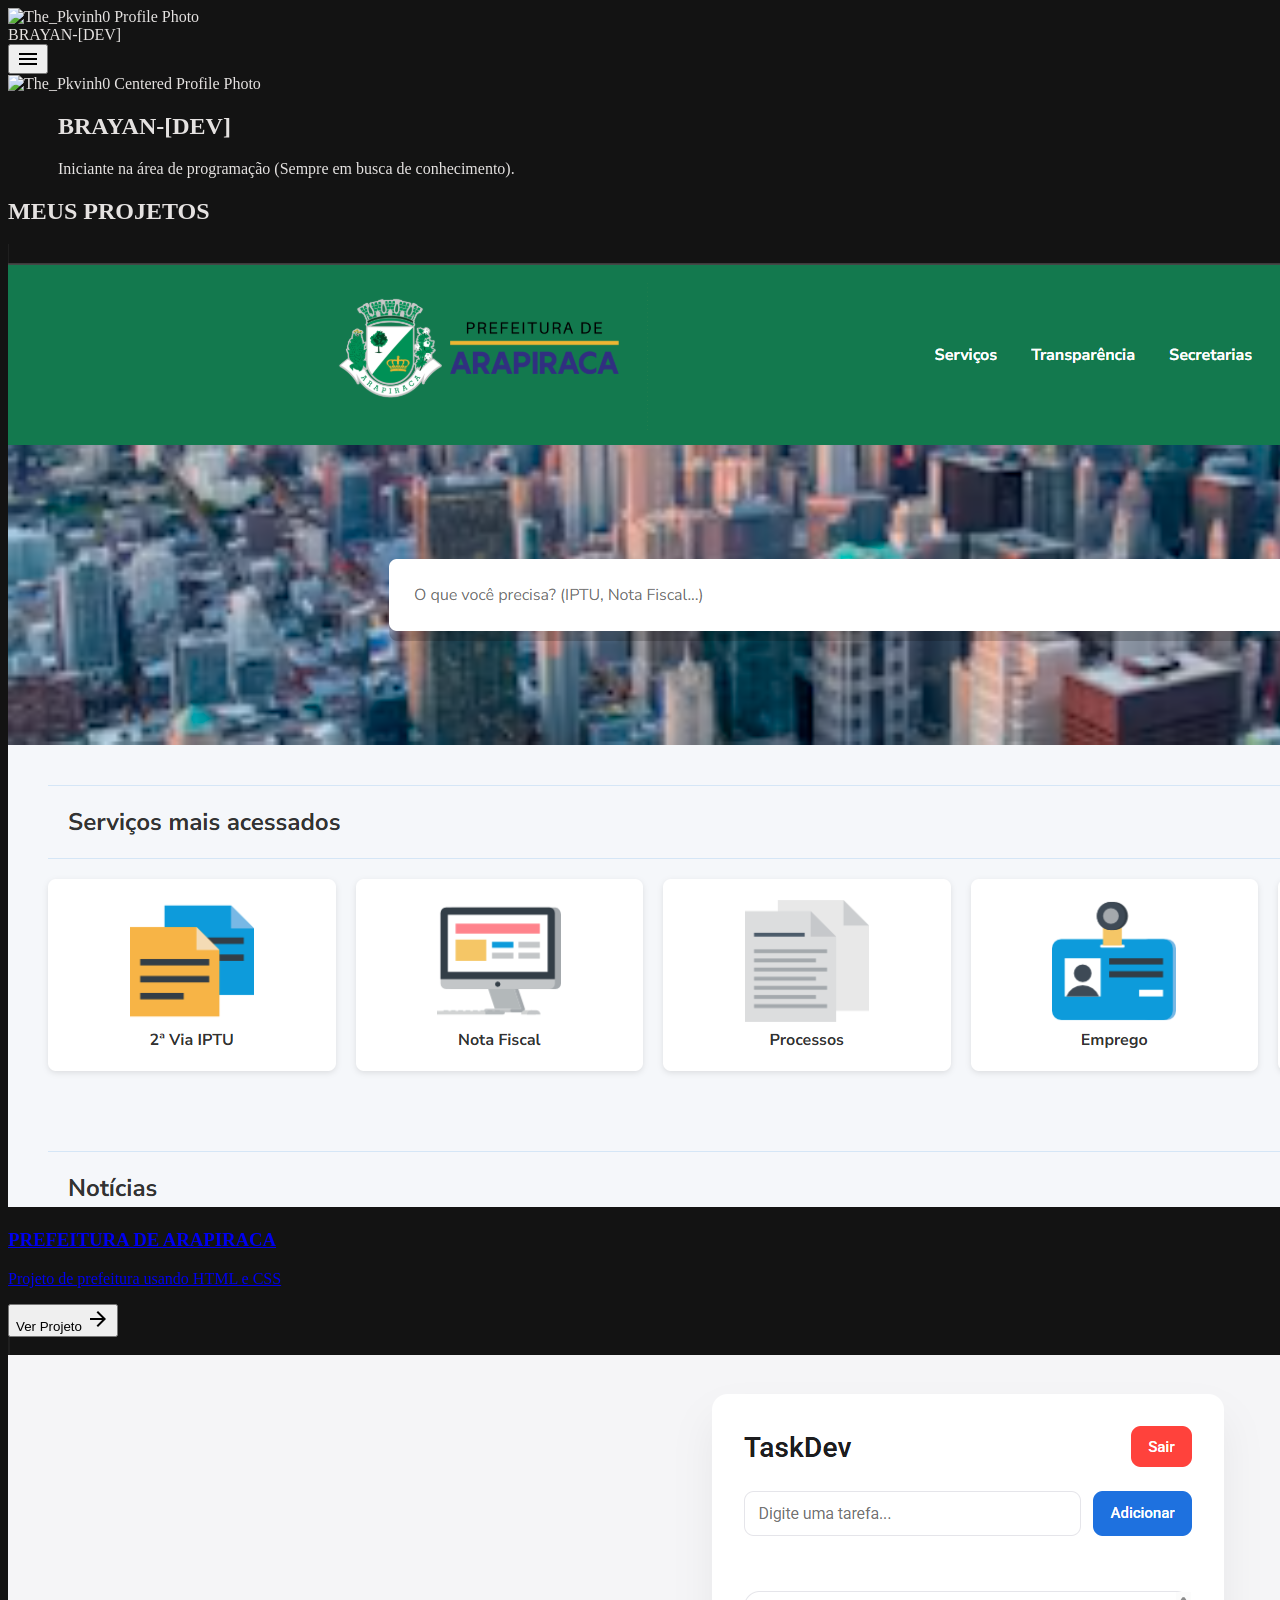
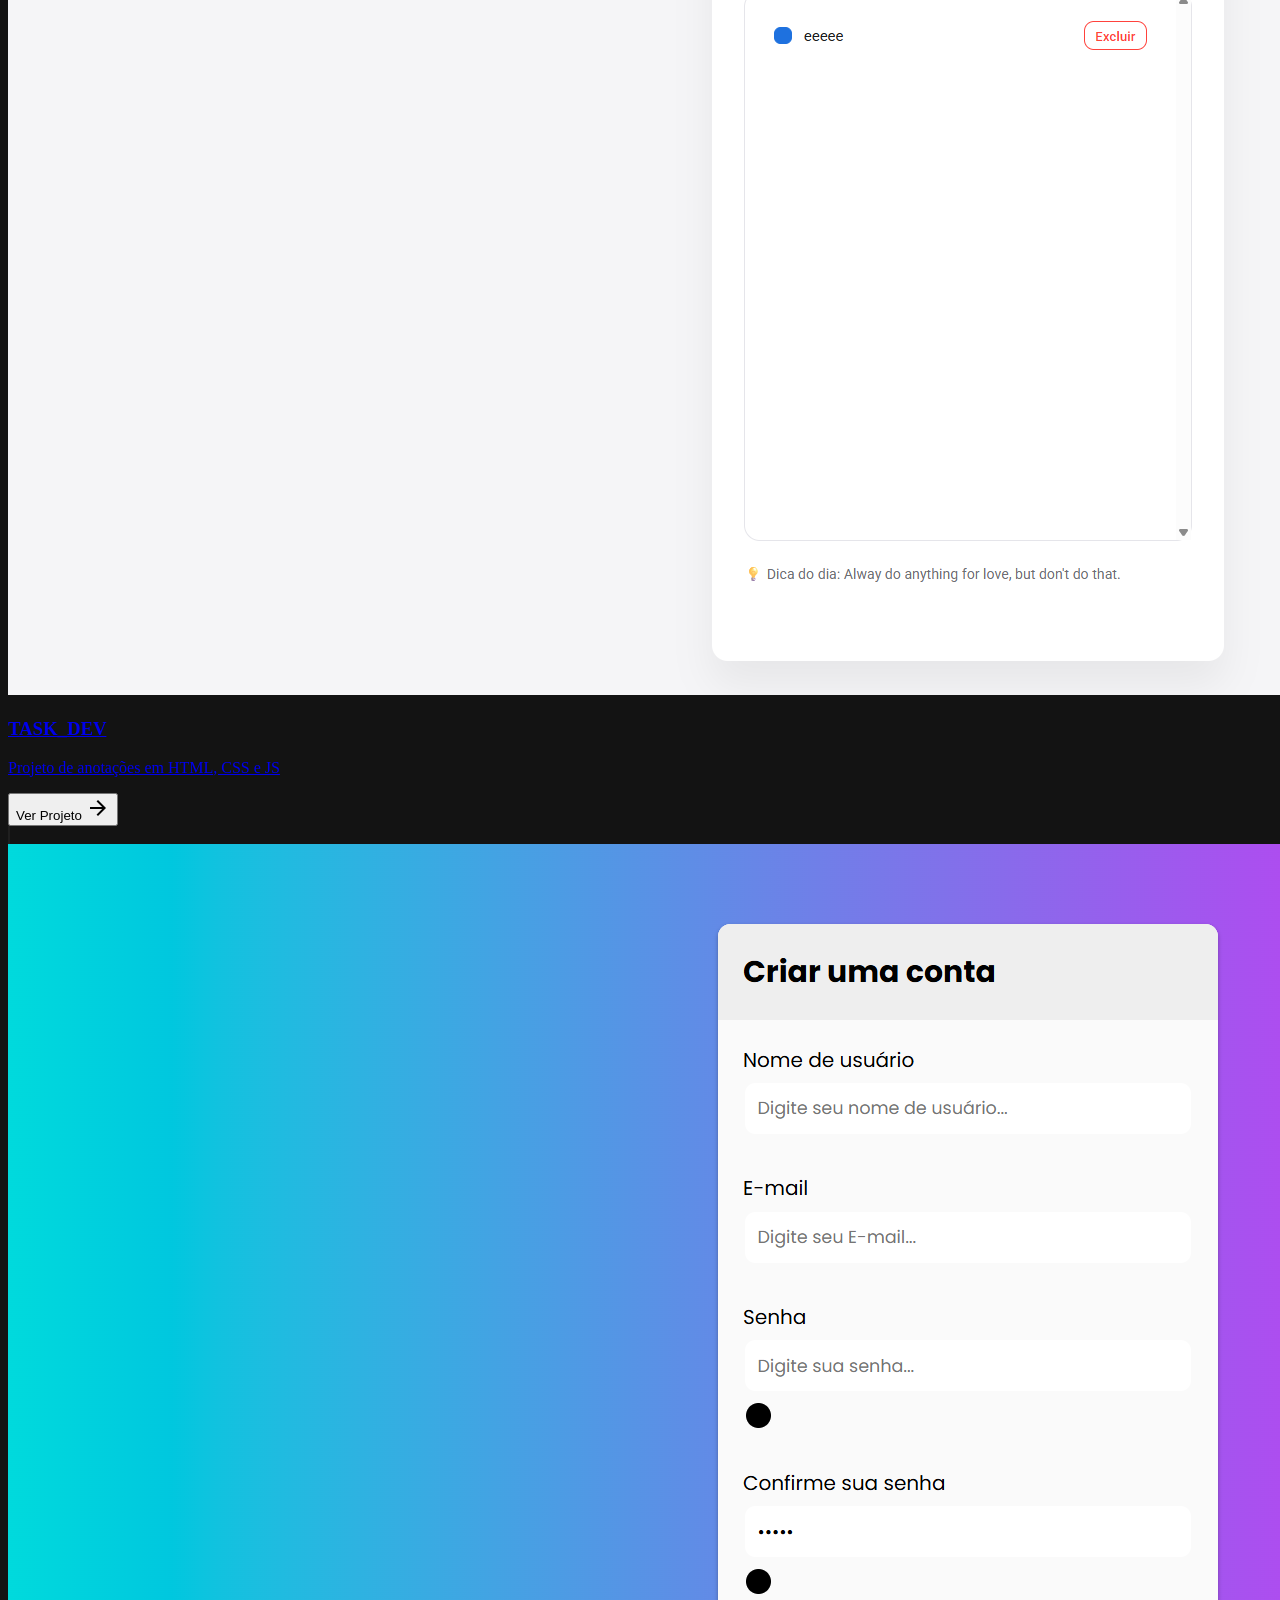
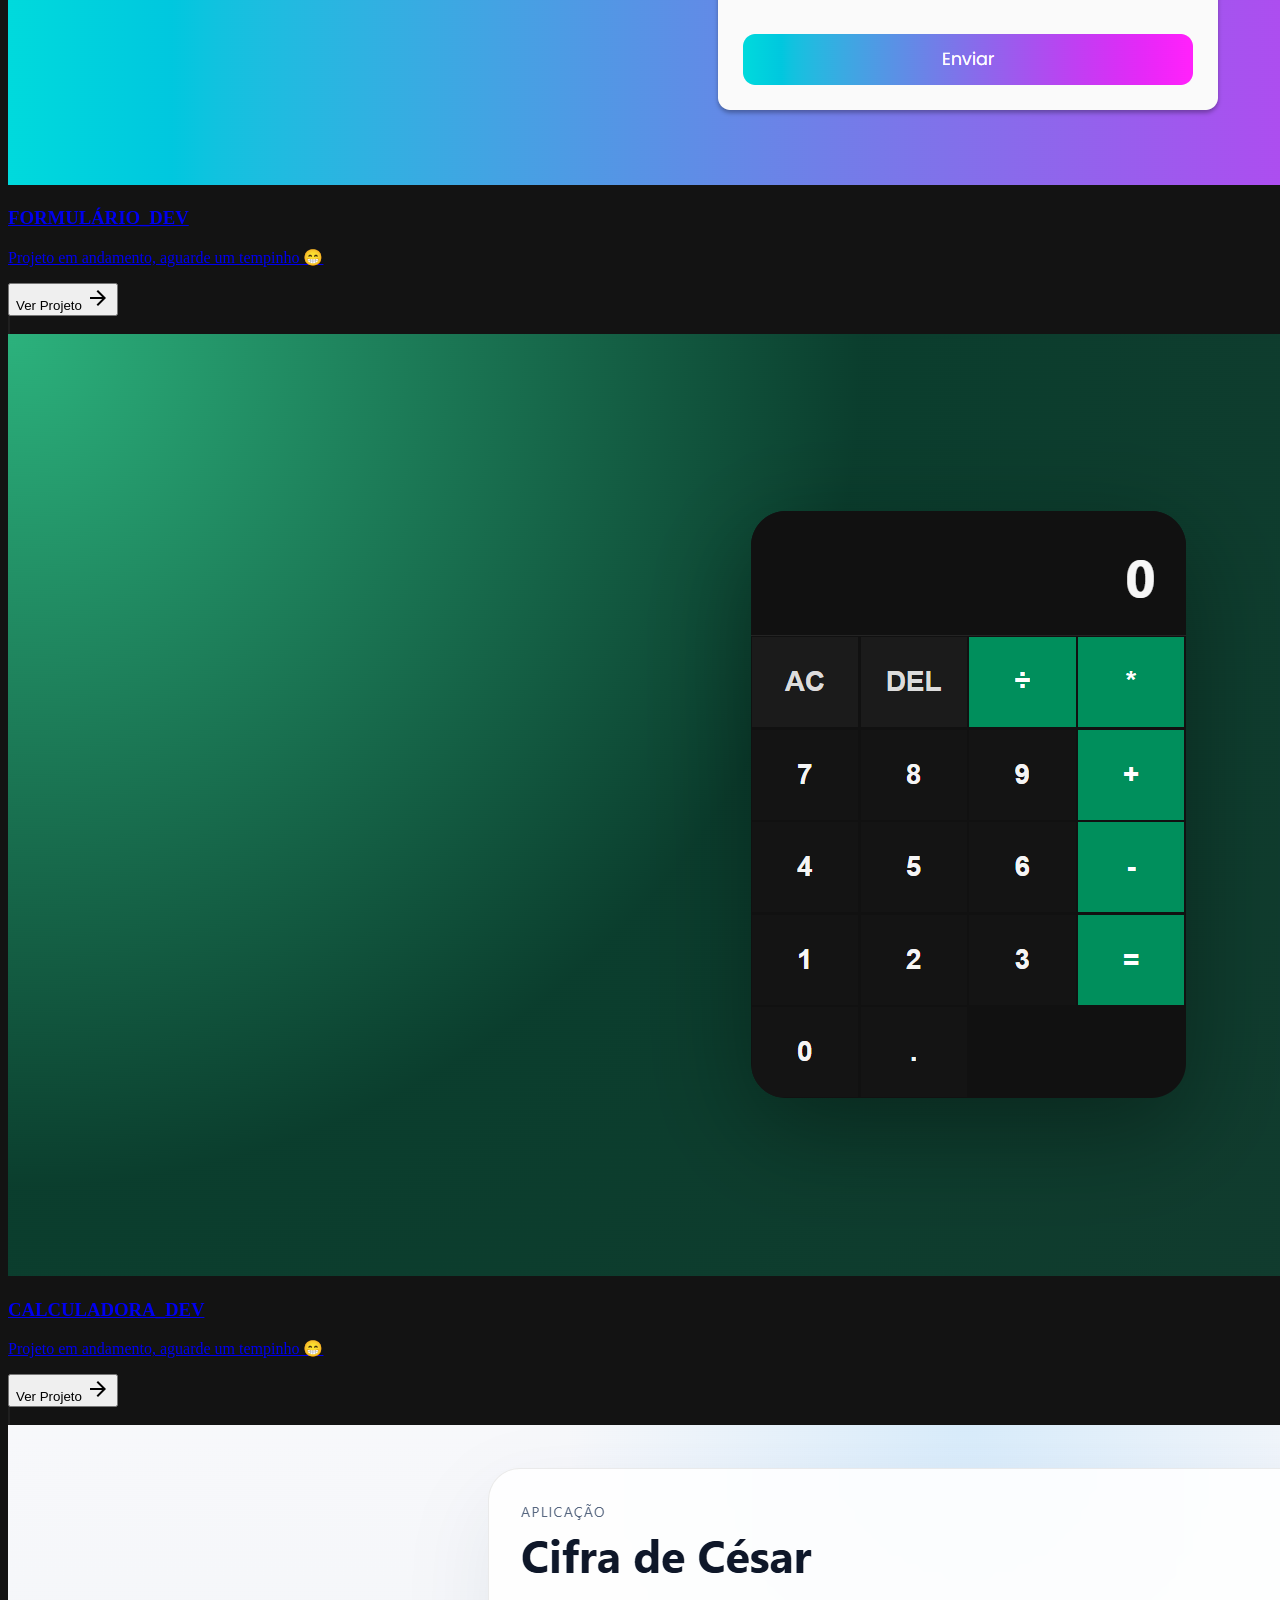
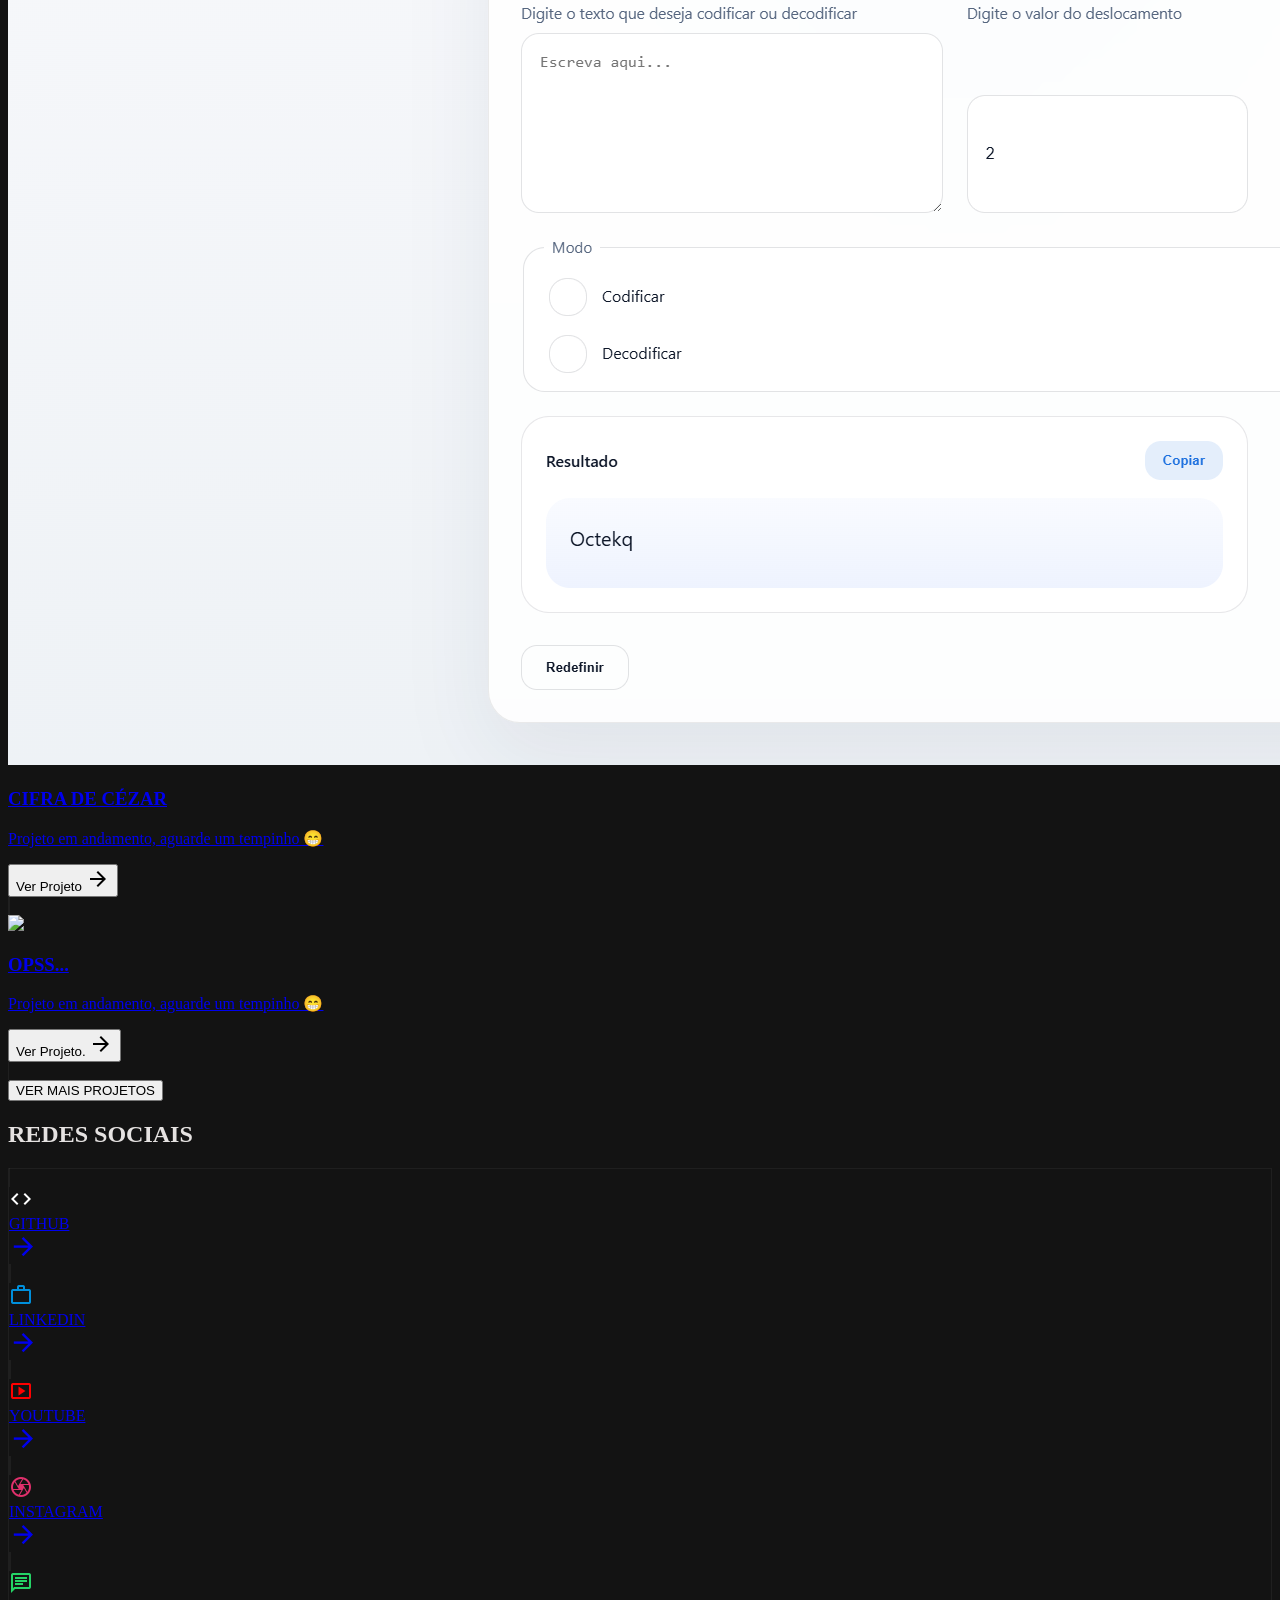
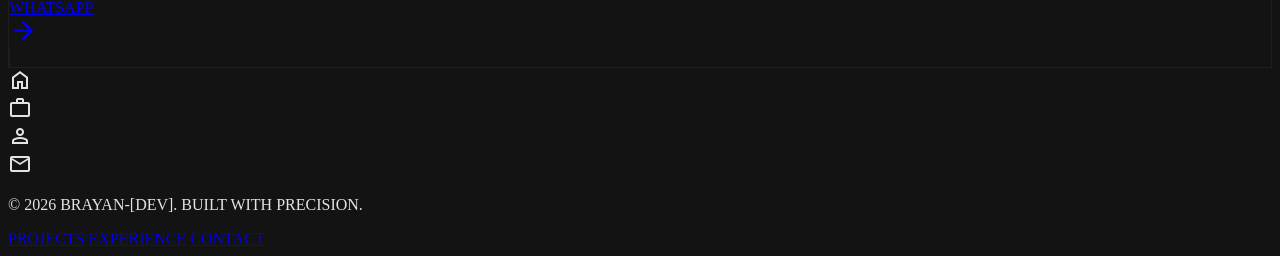
==== commit 05b63779: "teste" ====
--- a/html/index.html
+++ b/html/index.html
@@ -385,7 +385,7 @@
               <button
                 class="flex items-center gap-2 text-primary-container font-cta text-cta group-hover:gap-4 transition-all"
               >
-                Ver Projeto
+                Ver Projeto.
                 <span class="material-symbols-outlined">arrow_forward</span>
               </button>
             </div>
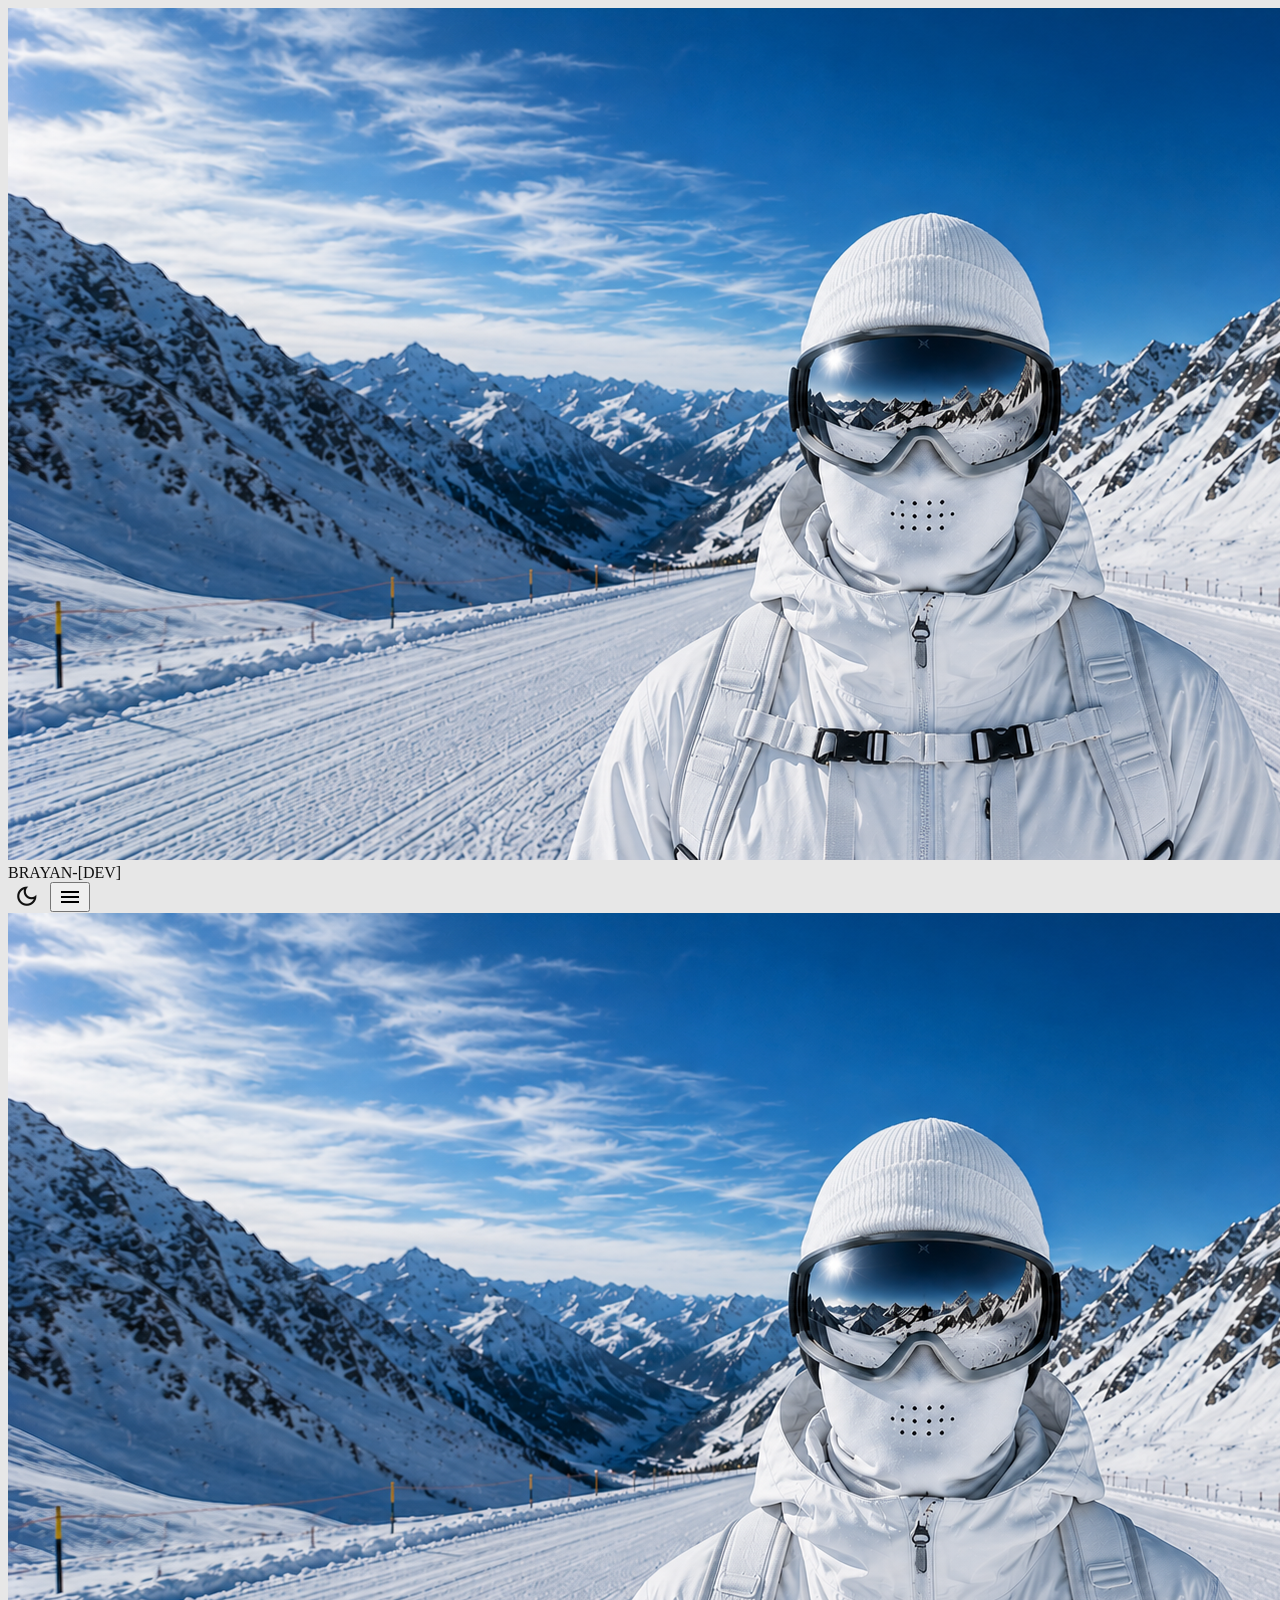
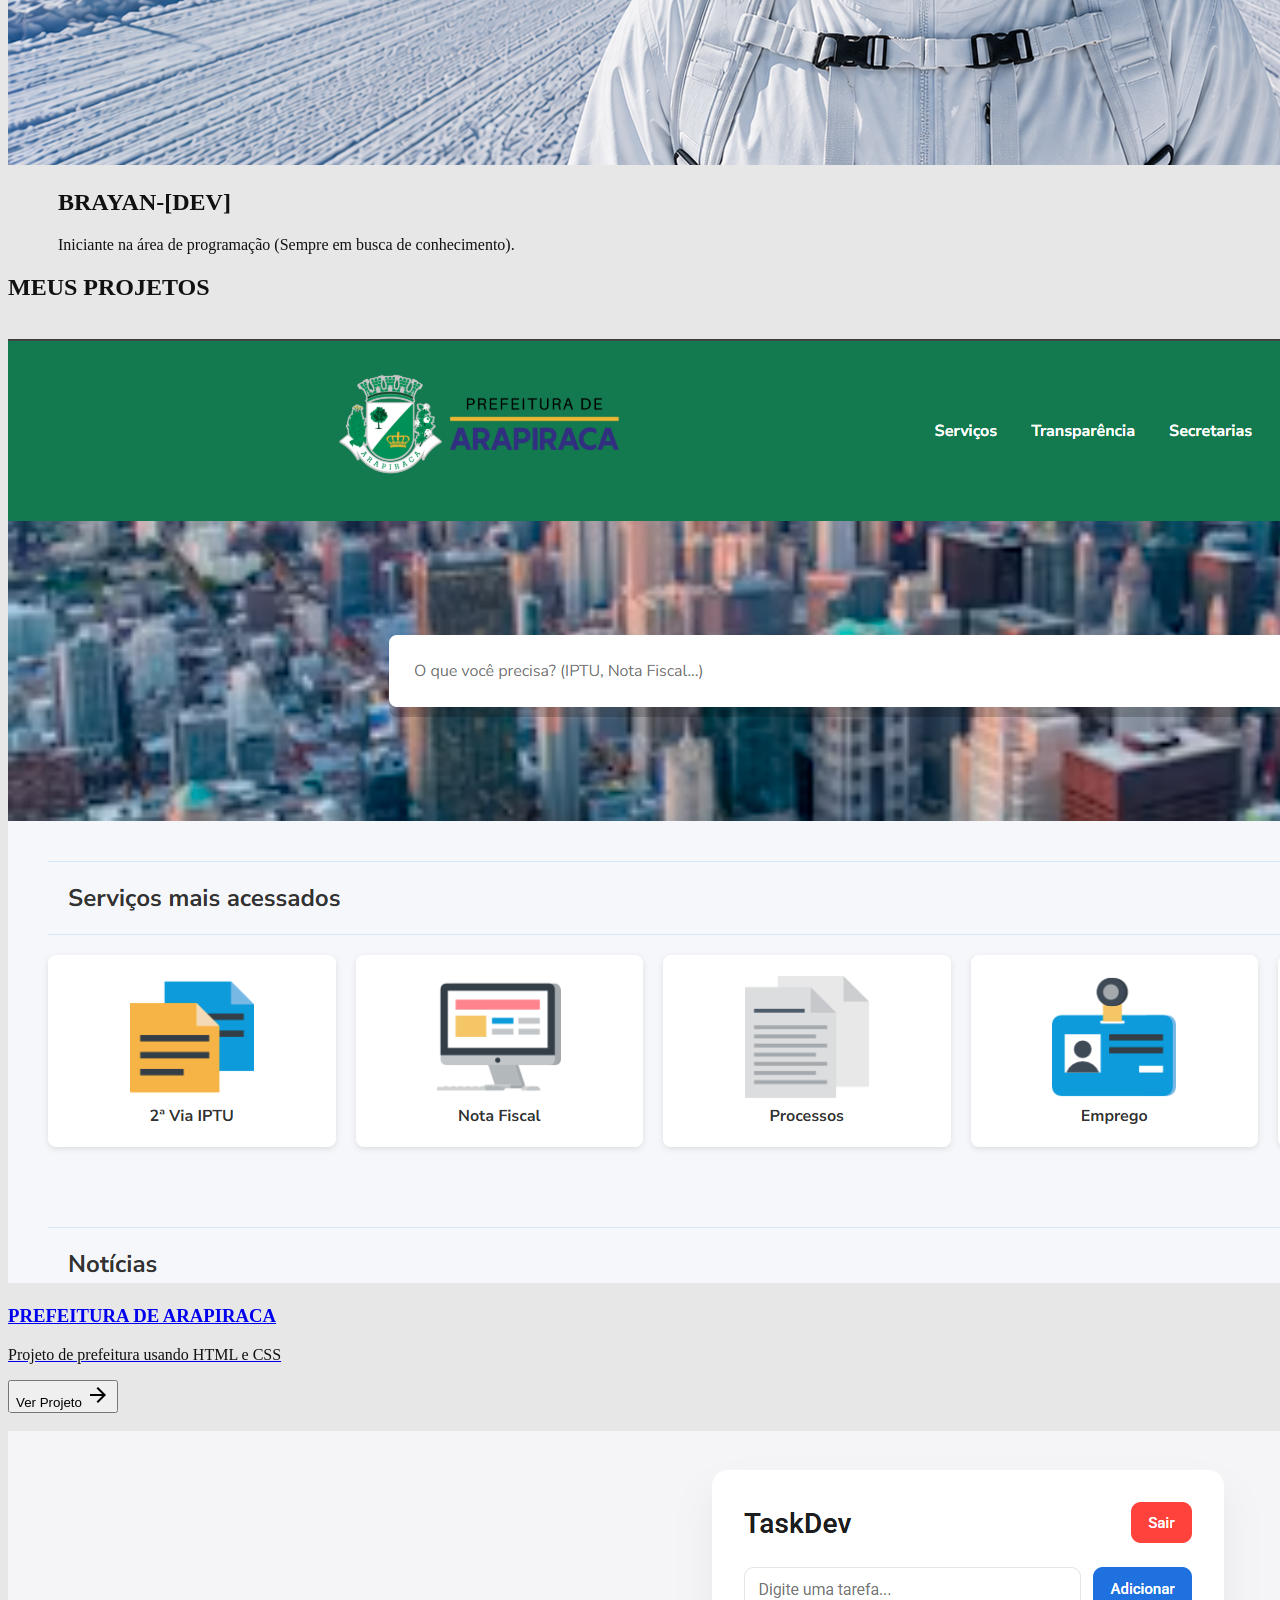
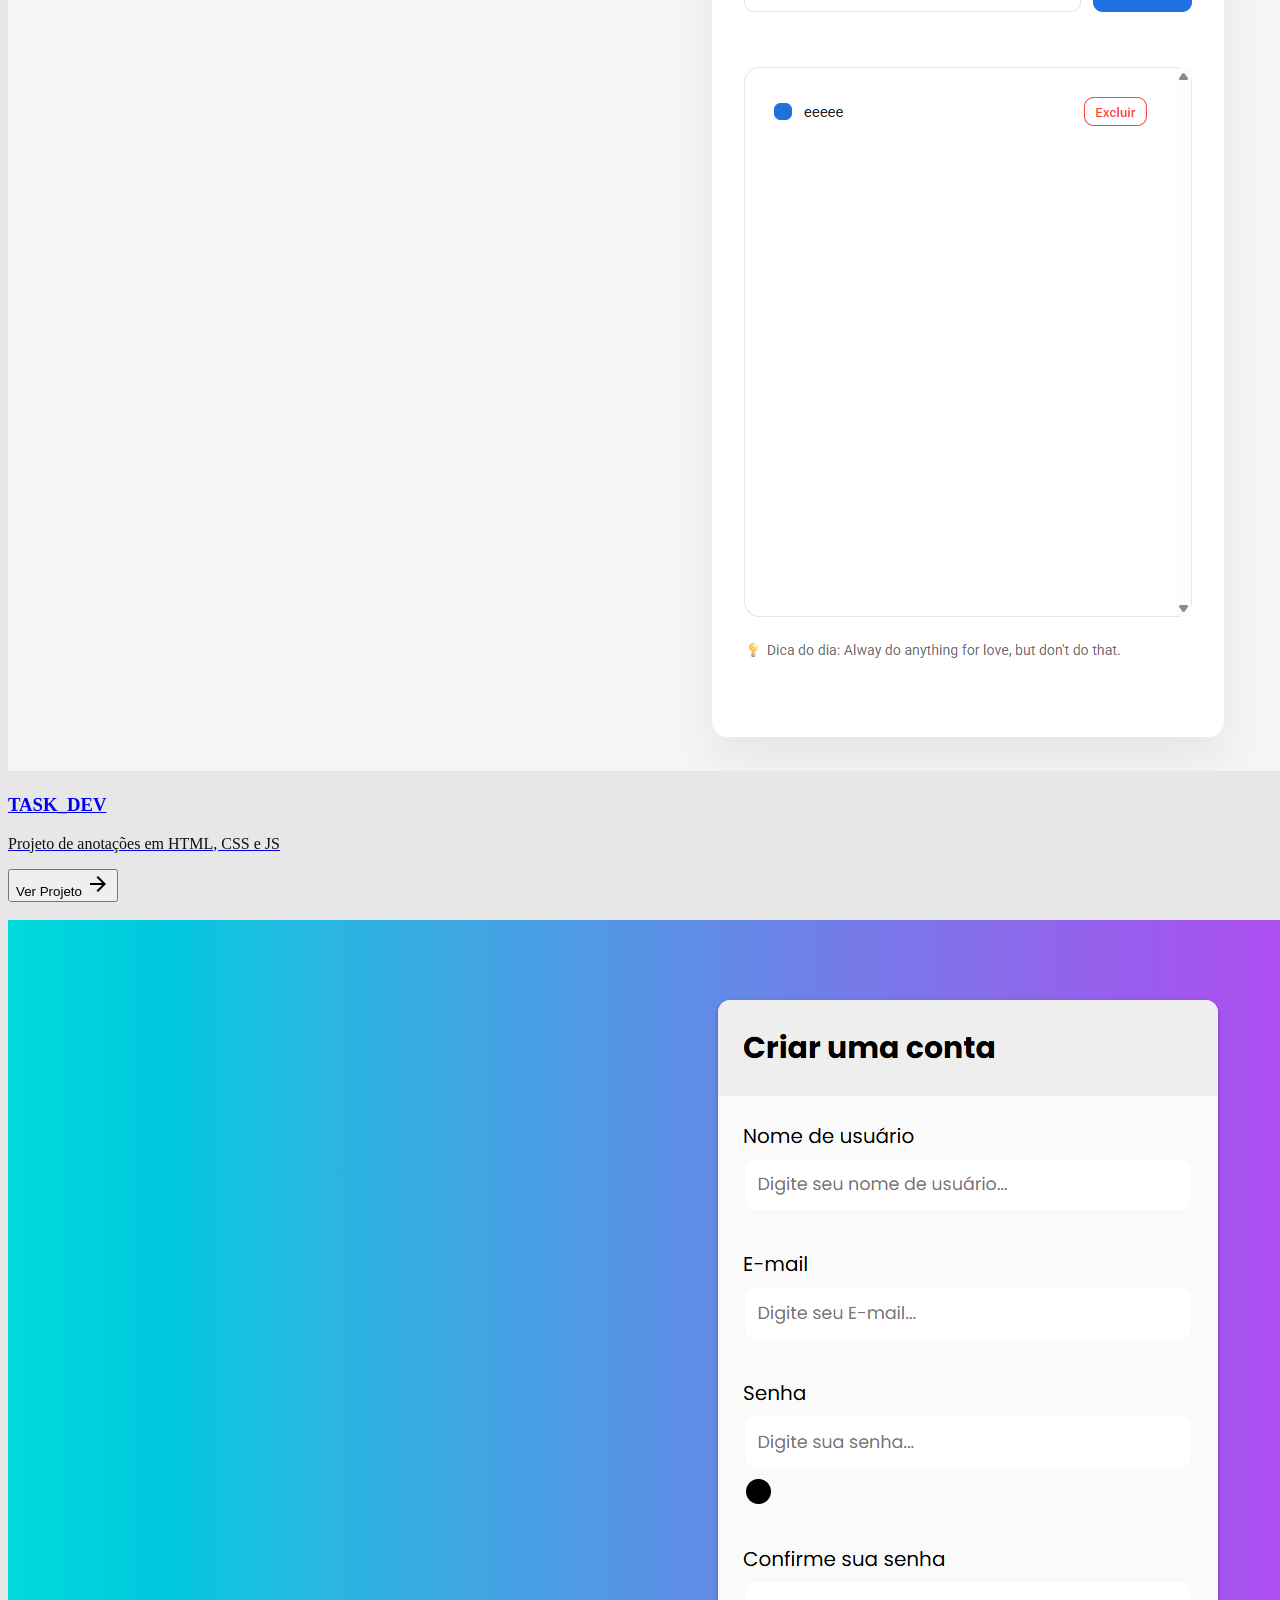
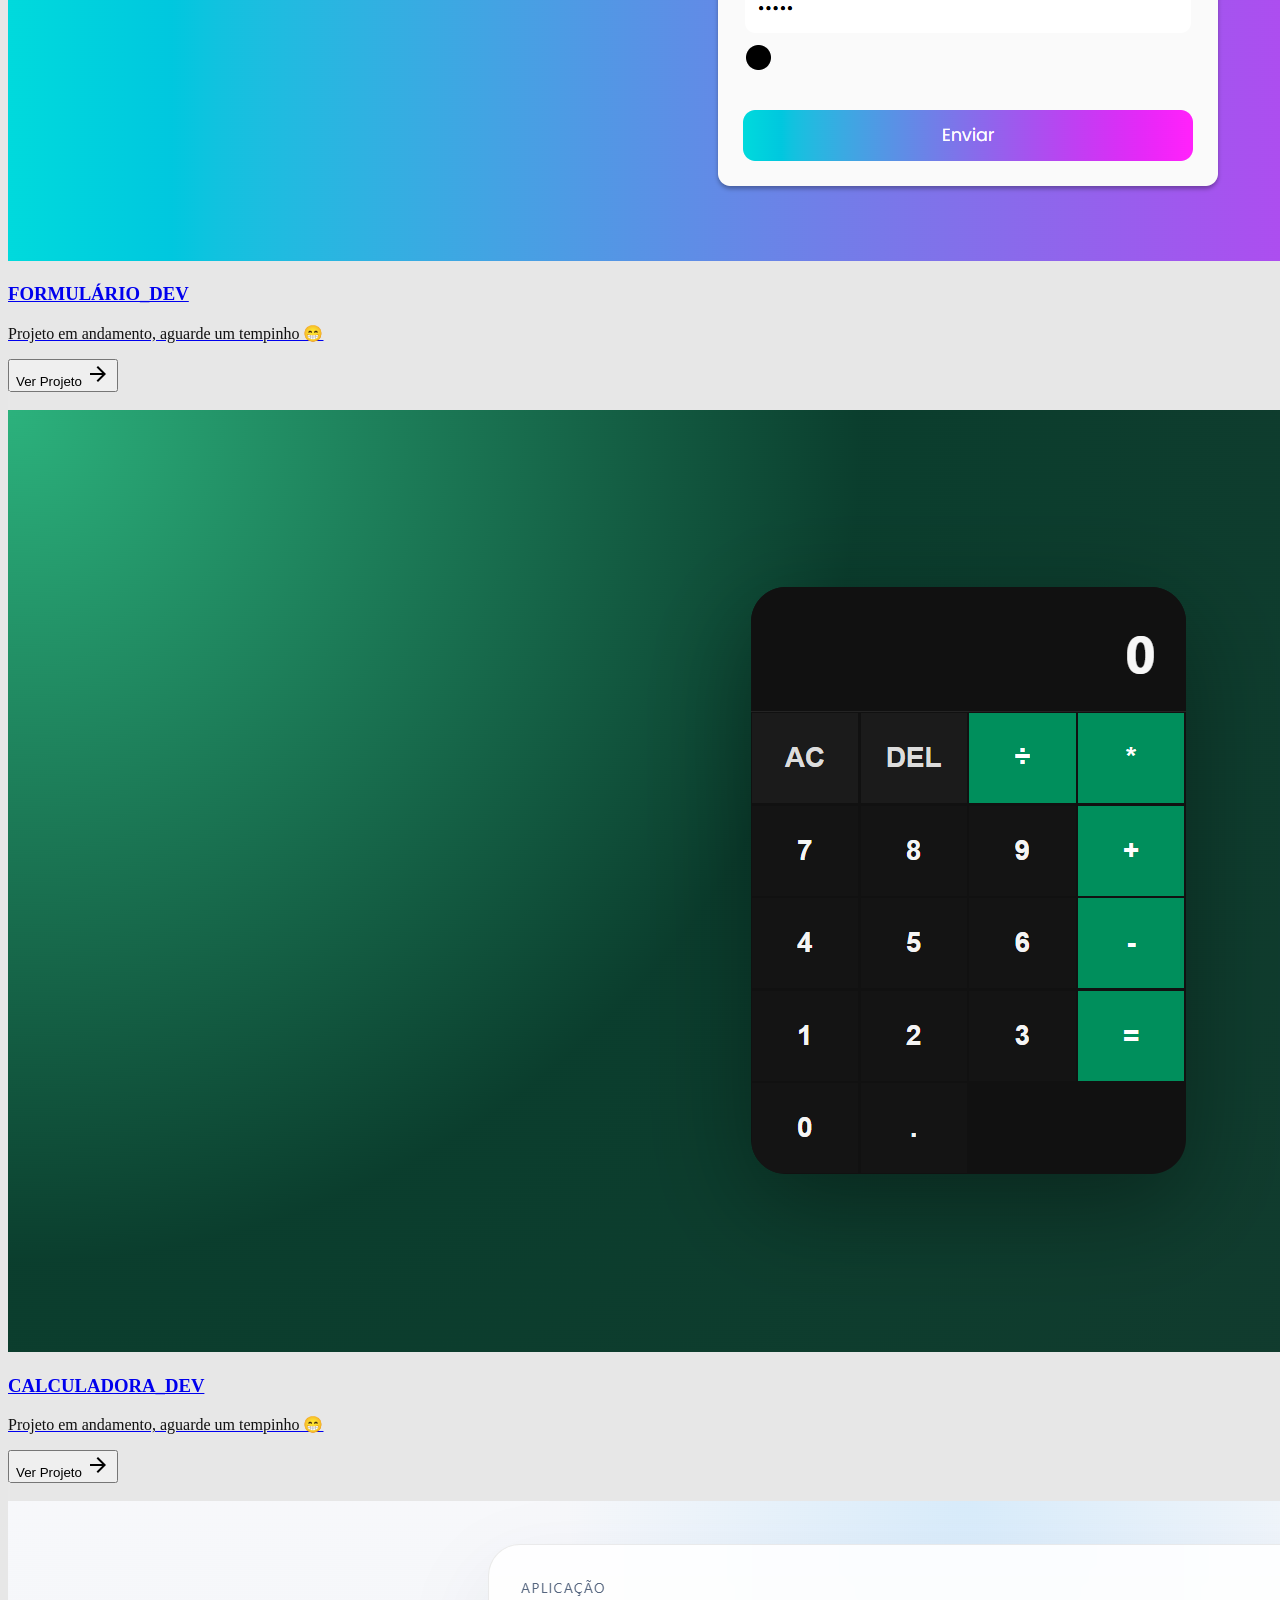
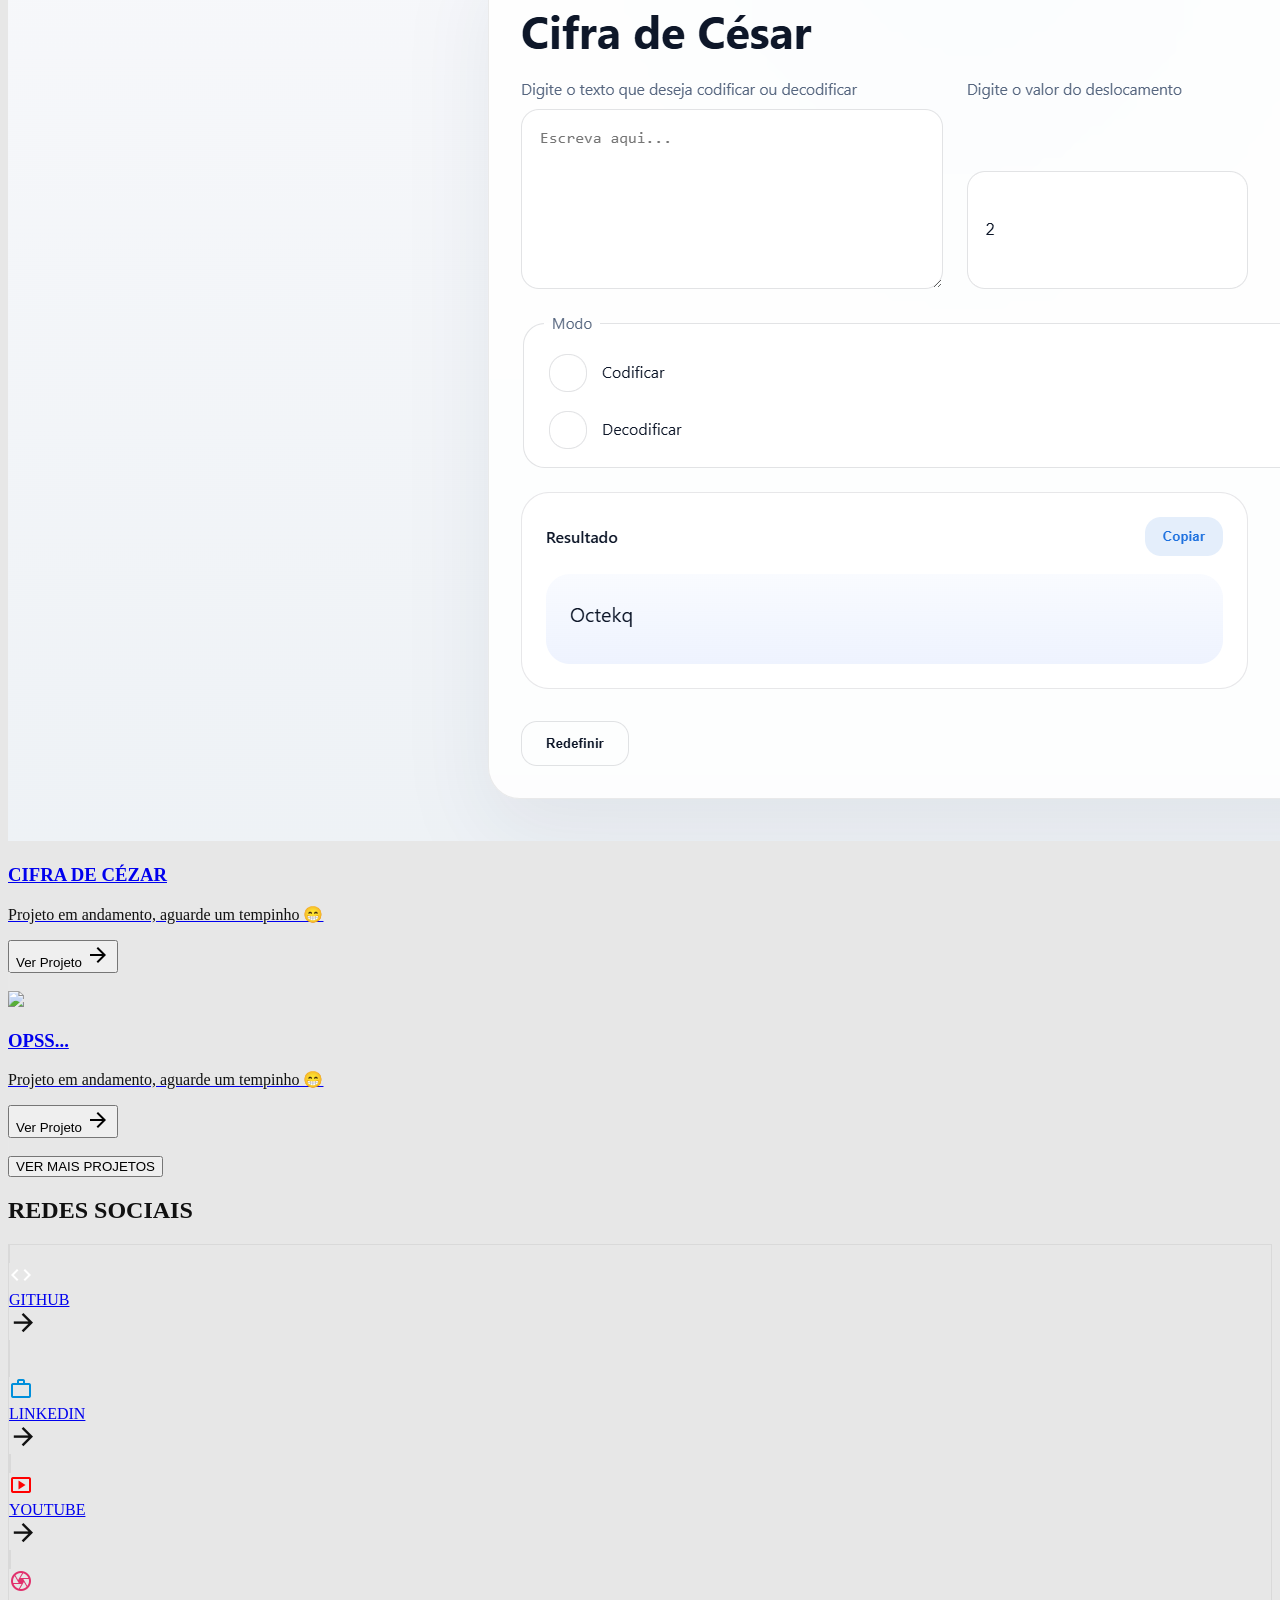
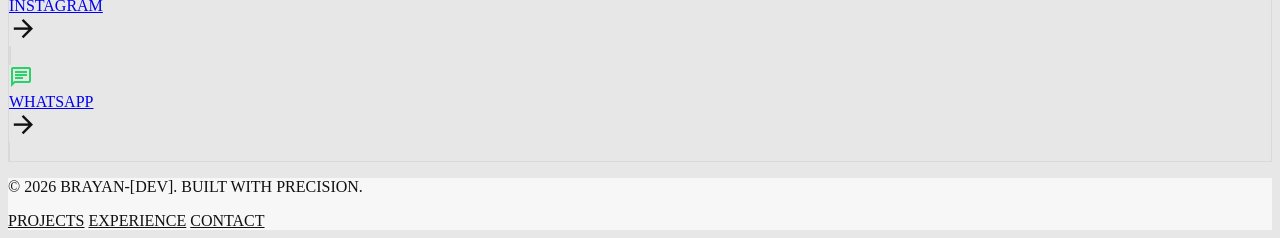
==== commit b39bb8f7: "adicionando outros efeitos complementares" ====
--- a/html/index.html
+++ b/html/index.html
@@ -160,8 +160,10 @@
         >
           <img
             alt="The_Pkvinh0 Profile Photo"
-            class="w-full h-full object-cover"
+            class="w-full h-full object-cover profile-photo"
             src="https://lh3.googleusercontent.com/aida-public/[base64]"
+            data-src-dark="/img/ChatGPT Image 3 de jun. de 2026, 11_34_35.png"
+            data-src-light="/img/ChatGPT Image 3 de jun. de 2026, 11_36_58.png"
           />
         </div>
         <span
@@ -169,12 +171,22 @@
           >Brayan-[DEV]</span
         >
       </div>
-      <button
-        class="material-symbols-outlined text-primary-container p-2 active:scale-95 transition-transform duration-200"
-        data-icon="menu"
-      >
-        menu
-      </button>
+      <div class="flex items-center gap-2">
+        <button
+          id="theme-toggle"
+          class="material-symbols-outlined theme-toggle p-2 active:scale-95 transition-transform duration-200"
+          aria-label="Alternar tema"
+          title="Alternar tema claro/escuro"
+        >
+          light_mode
+        </button>
+        <button
+          class="material-symbols-outlined text-primary-container p-2 active:scale-95 transition-transform duration-200"
+          data-icon="menu"
+        >
+          menu
+        </button>
+      </div>
     </header>
     <main class="pt-24 pb-32">
       <!-- Hero Section -->
@@ -189,8 +201,10 @@
           ></div>
           <img
             alt="The_Pkvinh0 Centered Profile Photo"
-            class="w-full h-full object-cover border-4 border-surface relative z-10 rounded-full"
+            class="w-full h-full object-cover border-4 border-surface relative z-10 rounded-full profile-photo"
             src="https://lh3.googleusercontent.com/aida-public/[base64]"
+            data-src-dark="/img/ChatGPT Image 3 de jun. de 2026, 11_34_35.png"
+            data-src-light="/img/ChatGPT Image 3 de jun. de 2026, 11_36_58.png"
           />
         </div>
         <div
@@ -385,7 +399,7 @@
               <button
                 class="flex items-center gap-2 text-primary-container font-cta text-cta group-hover:gap-4 transition-all"
               >
-                Ver Projeto.
+                Ver Projeto
                 <span class="material-symbols-outlined">arrow_forward</span>
               </button>
             </div>
@@ -408,32 +422,39 @@
         </div>
         <div class="flex flex-col border-t glass-border">
           <!-- GitHub -->
-          <a
-            class="social-row flex items-center justify-between px-margin-mobile md:px-margin-desktop bg-surface border-b glass-border hover:bg-surface-container group transition-all duration-300 ease-out opacity-100 translate-y-0 py-12 hover:scale-[1.02] github-hover-effect active:scale-[0.98]"
-            href="https://github.com/devsenacbrayanlevy-creator"
-          >
-            <div class="flex items-center gap-6">
-              <span
-                class="material-symbols-outlined text-3xl social-icon transition-colors duration-300"
-                data-icon="code"
-                style="color: rgb(255, 255, 255)"
-                >code</span
-              >
-              <div class="flex flex-col md:flex-row md:items-center md:gap-4">
+          <div class="github-hover-wrapper relative">
+            <a
+              class="social-row flex items-center justify-between px-margin-mobile md:px-margin-desktop bg-surface border-b glass-border hover:bg-surface-container group transition-all duration-300 ease-out opacity-100 translate-y-0 py-12 hover:scale-[1.02] github-hover-effect active:scale-[0.98]"
+              href="https://github.com/devsenacbrayanlevy-creator"
+            >
+              <div class="flex items-center gap-6">
                 <span
-                  class="font-headline-md text-headline-md industrial-text tracking-tighter"
-                  >GitHub</span
+                  class="material-symbols-outlined text-3xl social-icon transition-colors duration-300"
+                  data-icon="code"
+                  style="color: rgb(255, 255, 255)"
+                  >code</span
+                >
+                <div class="flex flex-col md:flex-row md:items-center md:gap-4">
+                  <span
+                    class="font-headline-md text-headline-md industrial-text tracking-tighter"
+                    >GitHub</span
+                  >
+                </div>
+              </div>
+              <div
+                class="flex items-center gap-4 text-on-surface-variant group-hover:text-primary-container transition-all duration-300"
+              >
+                <span class="material-symbols-outlined social-row-arrow"
+                  >arrow_forward</span
                 >
               </div>
-            </div>
-            <div
-              class="flex items-center gap-4 text-on-surface-variant group-hover:text-primary-container transition-all duration-300"
-            >
-              <span class="material-symbols-outlined social-row-arrow"
-                >arrow_forward</span
-              >
-            </div>
-          </a>
+            </a>
+            <div class="github-tooltip">
+              <p class="text-sm text-on-surface-variant">
+                Acesse meu GitHub para ver projetos e código.
+              </p>
+            </div>
+          </div>
           <!-- LinkedIn -->
           <a
             class="social-row flex items-center justify-between px-margin-mobile md:px-margin-desktop bg-surface border-b glass-border hover:bg-surface-container group transition-all duration-300 ease-out opacity-100 translate-y-0 py-12 hover:scale-[1.02] linkedin-hover-effect active:scale-[0.98]"
@@ -544,34 +565,9 @@
         </div>
       </section>
     </main>
-    <!-- BottomNavBar (Mobile Only) -->
-    <nav
-      class="md:hidden fixed bottom-0 w-full z-50 flex justify-around items-center h-16 px-4 bg-surface border-t border-outline-variant rounded-t-xl"
-    >
-      <div
-        class="flex flex-col items-center justify-center bg-primary-container text-on-primary-container rounded-full p-2 active:scale-90 transition-all duration-150"
-      >
-        <span class="material-symbols-outlined" data-icon="home">home</span>
-      </div>
-      <div
-        class="flex flex-col items-center justify-center text-on-surface-variant p-2 hover:bg-secondary-container rounded-full active:scale-90 transition-all duration-150"
-      >
-        <span class="material-symbols-outlined" data-icon="work">work</span>
-      </div>
-      <div
-        class="flex flex-col items-center justify-center text-on-surface-variant p-2 hover:bg-secondary-container rounded-full active:scale-90 transition-all duration-150"
-      >
-        <span class="material-symbols-outlined" data-icon="person">person</span>
-      </div>
-      <div
-        class="flex flex-col items-center justify-center text-on-surface-variant p-2 hover:bg-secondary-container rounded-full active:scale-90 transition-all duration-150"
-      >
-        <span class="material-symbols-outlined" data-icon="mail">mail</span>
-      </div>
-    </nav>
     <!-- Footer -->
     <footer
-      class="w-full py-stack-md px-margin-mobile md:px-margin-desktop flex flex-col md:flex-row justify-between items-center gap-unit bg-surface-container border-t border-outline-variant mb-16 md:mb-0"
+      class="w-full py-stack-md px-margin-mobile md:px-margin-desktop flex flex-col md:flex-row justify-between items-center gap-unit bg-surface-container border-t border-outline-variant md:mb-0"
     >
       <p
         class="font-label-bold text-label-bold industrial-text text-on-surface-variant"
--- a/css/style.css
+++ b/css/style.css
@@ -135,6 +135,31 @@
 .github-hover-effect:hover * {
   color: #000000 !important;
   transition: color 0.3s ease-in-out;
+}
+
+.github-hover-wrapper {
+  position: relative;
+  overflow: visible;
+}
+
+.github-tooltip {
+  position: absolute;
+  left: 0px;
+  width: 100%;
+  min-width: 180px;
+  background: #ffffff;
+  padding: 0.85rem 1rem;
+  opacity: 0;
+  visibility: hidden;
+  transform: translateY(-1px);
+  transition: opacity 0.2s ease 0s, transform 0.2s ease 0s, visibility 0s linear 0s;
+  z-index: 20;;
+}
+
+.github-hover-wrapper.hover-active .github-tooltip {
+  opacity: 1;
+  visibility: visible;
+  transform: translateY(0);
 }
 
 .linkedin-hover-effect {
@@ -218,6 +243,55 @@
   transition: color 0.3s ease-in-out;
 }
 
+/* Theme: Light overrides when html has .light */
+html.light body {
+  background-color: #e7e7e7;
+  color: #111111;
+}
+
+html.light header,
+html.light footer,
+html.light nav {
+  background-color: #e7e7e7;
+  color: #111111;
+}
+
+html.light .bg-surface {
+  background-color: #e7e7e7 !important;
+}
+
+html.light .bg-surface-container,
+html.light .surface-container {
+  background-color: #f7f7f7 !important;
+}
+
+html.light .text-on-surface,
+html.light .text-on-surface-variant {
+  color: #111111 !important;
+}
+
+html.light .glass-border {
+  border-color: rgba(0, 0, 0, 0.06) !important;
+}
+
+html.light .border-outline-variant {
+  border-color: rgba(0, 0, 0, 0.08) !important;
+}
+
+/* Theme toggle button */
+.theme-toggle {
+  background: transparent;
+  border: none;
+  cursor: pointer;
+  color: inherit;
+  font-size: 1.6rem;
+}
+
+.theme-toggle:focus {
+  outline: 2px solid rgba(0, 0, 0, 0.08);
+  border-radius: 6px;
+}
+
 .whatsapp-hover-effect {
   position: relative;
   overflow: hidden;
@@ -254,3 +328,4 @@
   color: white !important;
   transition: color 0.3s ease-in-out;
 }
+
